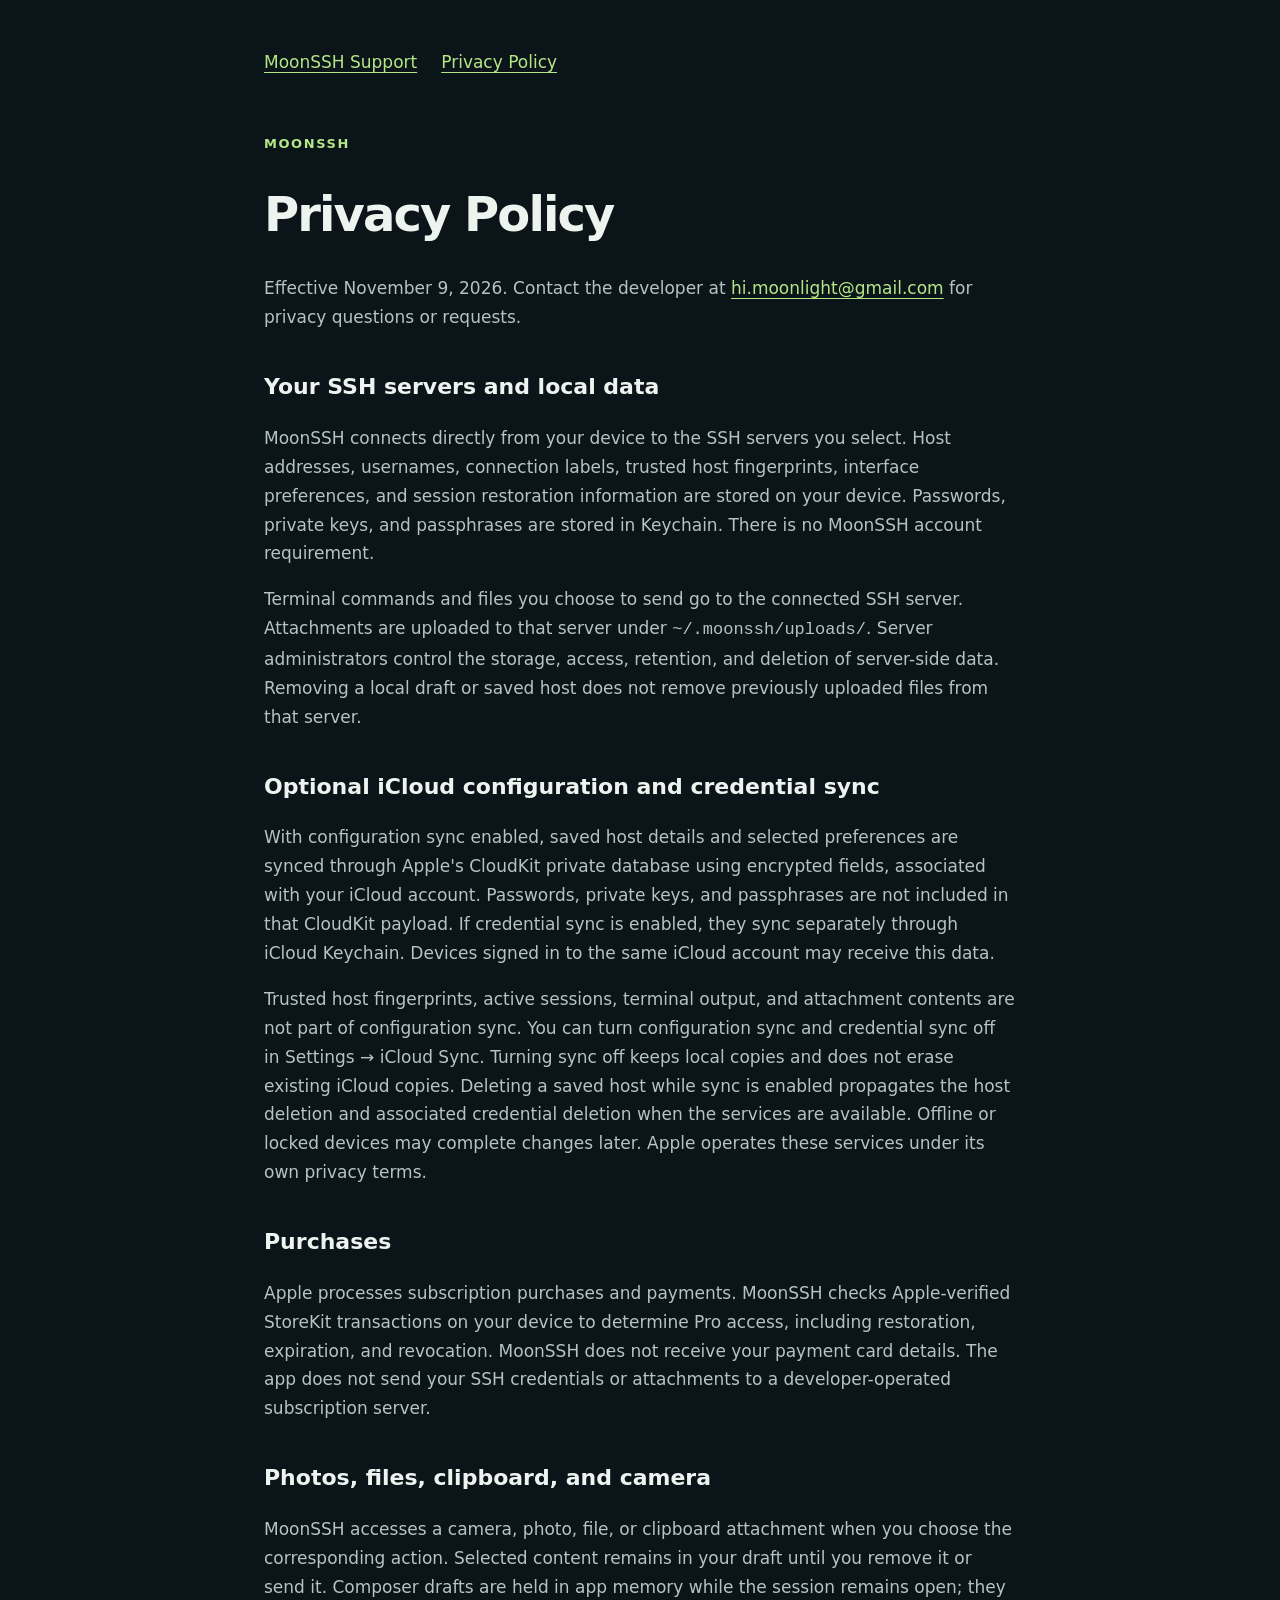
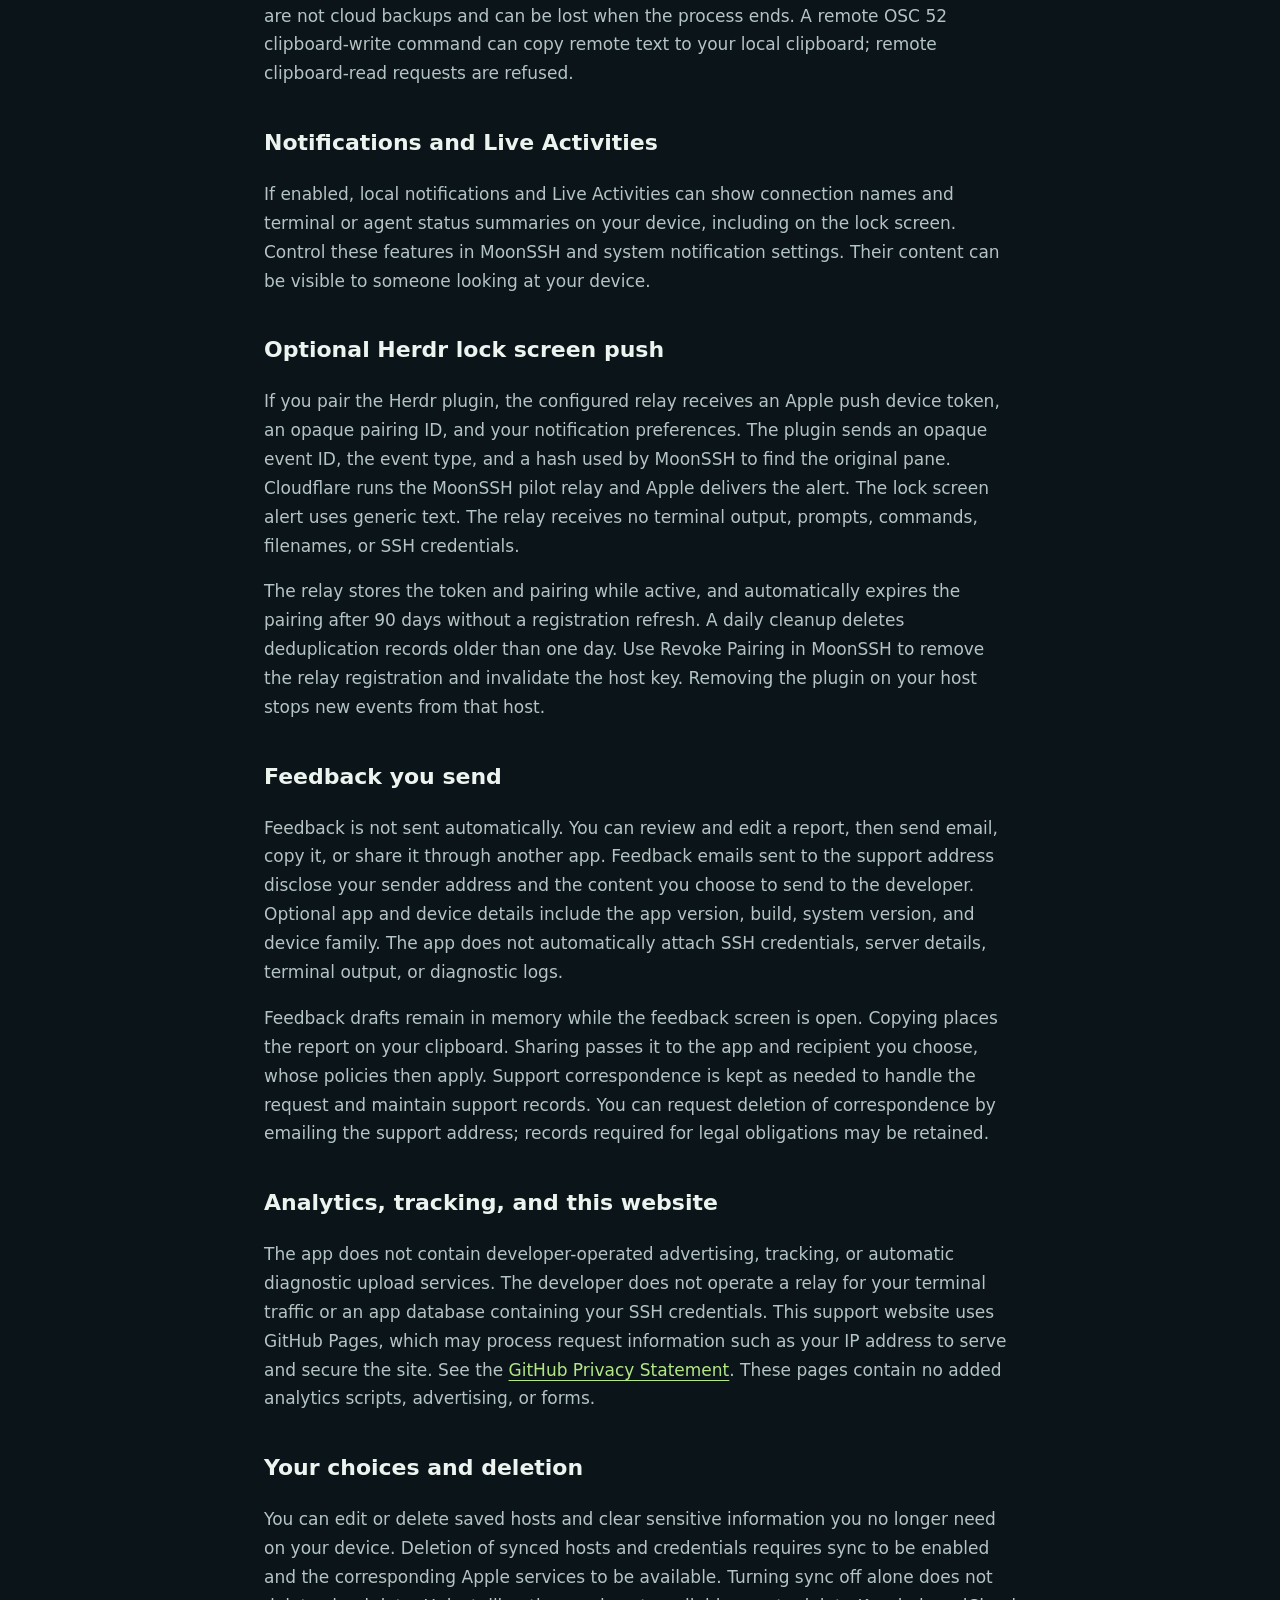
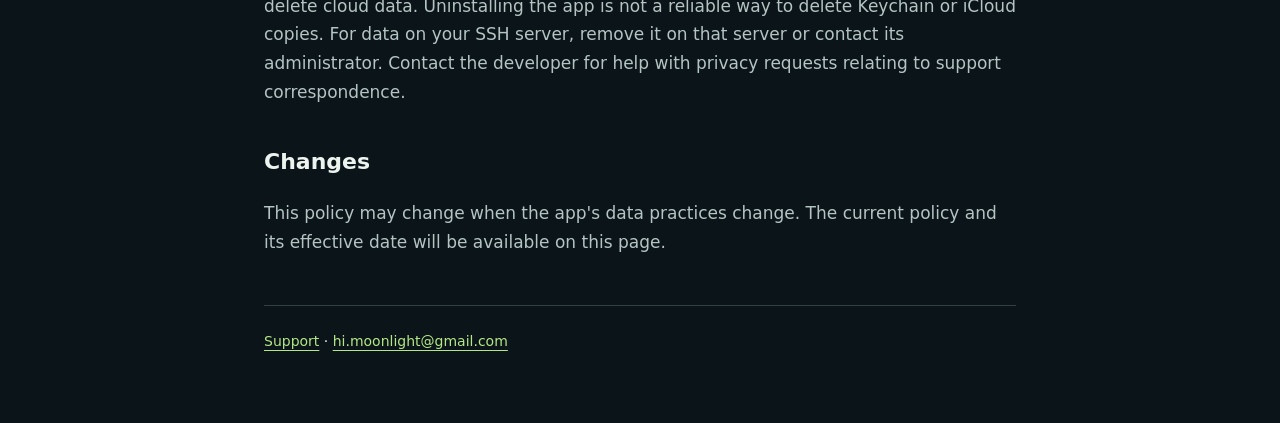
==== privacy.html @ 32626a8f "Clarify daily push event cleanup" ====
<!doctype html>
<html lang="en"><head><meta charset="utf-8"><meta name="viewport" content="width=device-width, initial-scale=1"><meta name="description" content="How MoonSSH handles SSH connections, iCloud sync, purchases, and feedback."><title>MoonSSH Privacy Policy</title><link rel="stylesheet" href="style.css"></head>
<body><main><nav aria-label="Main"><a href="index.html">MoonSSH Support</a><a href="privacy.html" aria-current="page">Privacy Policy</a></nav>
<p class="eyebrow">MOONSSH</p><h1>Privacy Policy</h1><p>Effective November 9, 2026. Contact the developer at <a href="mailto:hi.moonlight@gmail.com">hi.moonlight@gmail.com</a> for privacy questions or requests.</p>
<h2>Your SSH servers and local data</h2><p>MoonSSH connects directly from your device to the SSH servers you select. Host addresses, usernames, connection labels, trusted host fingerprints, interface preferences, and session restoration information are stored on your device. Passwords, private keys, and passphrases are stored in Keychain. There is no MoonSSH account requirement.</p><p>Terminal commands and files you choose to send go to the connected SSH server. Attachments are uploaded to that server under <code>~/.moonssh/uploads/</code>. Server administrators control the storage, access, retention, and deletion of server-side data. Removing a local draft or saved host does not remove previously uploaded files from that server.</p>
<h2>Optional iCloud configuration and credential sync</h2><p>With configuration sync enabled, saved host details and selected preferences are synced through Apple's CloudKit private database using encrypted fields, associated with your iCloud account. Passwords, private keys, and passphrases are not included in that CloudKit payload. If credential sync is enabled, they sync separately through iCloud Keychain. Devices signed in to the same iCloud account may receive this data.</p><p>Trusted host fingerprints, active sessions, terminal output, and attachment contents are not part of configuration sync. You can turn configuration sync and credential sync off in Settings → iCloud Sync. Turning sync off keeps local copies and does not erase existing iCloud copies. Deleting a saved host while sync is enabled propagates the host deletion and associated credential deletion when the services are available. Offline or locked devices may complete changes later. Apple operates these services under its own privacy terms.</p>
<h2>Purchases</h2><p>Apple processes subscription purchases and payments. MoonSSH checks Apple-verified StoreKit transactions on your device to determine Pro access, including restoration, expiration, and revocation. MoonSSH does not receive your payment card details. The app does not send your SSH credentials or attachments to a developer-operated subscription server.</p>
<h2>Photos, files, clipboard, and camera</h2><p>MoonSSH accesses a camera, photo, file, or clipboard attachment when you choose the corresponding action. Selected content remains in your draft until you remove it or send it. Composer drafts are held in app memory while the session remains open; they are not cloud backups and can be lost when the process ends. A remote OSC 52 clipboard-write command can copy remote text to your local clipboard; remote clipboard-read requests are refused.</p>
<h2>Notifications and Live Activities</h2><p>If enabled, local notifications and Live Activities can show connection names and terminal or agent status summaries on your device, including on the lock screen. Control these features in MoonSSH and system notification settings. Their content can be visible to someone looking at your device.</p>
<h2>Optional Herdr lock screen push</h2><p>If you pair the Herdr plugin, the configured relay receives an Apple push device token, an opaque pairing ID, and your notification preferences. The plugin sends an opaque event ID, the event type, and a hash used by MoonSSH to find the original pane. Cloudflare runs the MoonSSH pilot relay and Apple delivers the alert. The lock screen alert uses generic text. The relay receives no terminal output, prompts, commands, filenames, or SSH credentials.</p><p>The relay stores the token and pairing while active, and automatically expires the pairing after 90 days without a registration refresh. A daily cleanup deletes deduplication records older than one day. Use Revoke Pairing in MoonSSH to remove the relay registration and invalidate the host key. Removing the plugin on your host stops new events from that host.</p>
<h2>Feedback you send</h2><p>Feedback is not sent automatically. You can review and edit a report, then send email, copy it, or share it through another app. Feedback emails sent to the support address disclose your sender address and the content you choose to send to the developer. Optional app and device details include the app version, build, system version, and device family. The app does not automatically attach SSH credentials, server details, terminal output, or diagnostic logs.</p><p>Feedback drafts remain in memory while the feedback screen is open. Copying places the report on your clipboard. Sharing passes it to the app and recipient you choose, whose policies then apply. Support correspondence is kept as needed to handle the request and maintain support records. You can request deletion of correspondence by emailing the support address; records required for legal obligations may be retained.</p>
<h2>Analytics, tracking, and this website</h2><p>The app does not contain developer-operated advertising, tracking, or automatic diagnostic upload services. The developer does not operate a relay for your terminal traffic or an app database containing your SSH credentials. This support website uses GitHub Pages, which may process request information such as your IP address to serve and secure the site. See the <a href="https://docs.github.com/en/site-policy/privacy-policies/github-general-privacy-statement">GitHub Privacy Statement</a>. These pages contain no added analytics scripts, advertising, or forms.</p>
<h2>Your choices and deletion</h2><p>You can edit or delete saved hosts and clear sensitive information you no longer need on your device. Deletion of synced hosts and credentials requires sync to be enabled and the corresponding Apple services to be available. Turning sync off alone does not delete cloud data. Uninstalling the app is not a reliable way to delete Keychain or iCloud copies. For data on your SSH server, remove it on that server or contact its administrator. Contact the developer for help with privacy requests relating to support correspondence.</p>
<h2>Changes</h2><p>This policy may change when the app's data practices change. The current policy and its effective date will be available on this page.</p>
<footer><a href="index.html">Support</a> · <a href="mailto:hi.moonlight@gmail.com">hi.moonlight@gmail.com</a></footer>
</main></body></html>
---- style.css ----
:root{color-scheme:dark;--bg:#0b1418;--text:#edf4ef;--muted:#b4c4c4;--accent:#b4e786}*{box-sizing:border-box}body{margin:0;background:var(--bg);color:var(--text);font:17px/1.7 system-ui,-apple-system,sans-serif}main{max-width:800px;margin:auto;padding:48px 24px 72px}nav{display:flex;gap:24px;margin-bottom:56px}a{color:var(--accent);text-underline-offset:4px}h1{font-size:clamp(32px,6vw,48px);line-height:1.15;letter-spacing:-.04em}h2{font-size:22px;margin-top:36px}p,li{color:var(--muted)}strong{color:var(--text)}footer{border-top:1px solid #324044;margin-top:48px;padding-top:24px;font-size:14px}.eyebrow{color:var(--accent);letter-spacing:.12em;font-size:13px;font-weight:700}code{overflow-wrap:anywhere}.card{border:1px solid #324044;border-radius:16px;padding:20px;margin-top:24px}
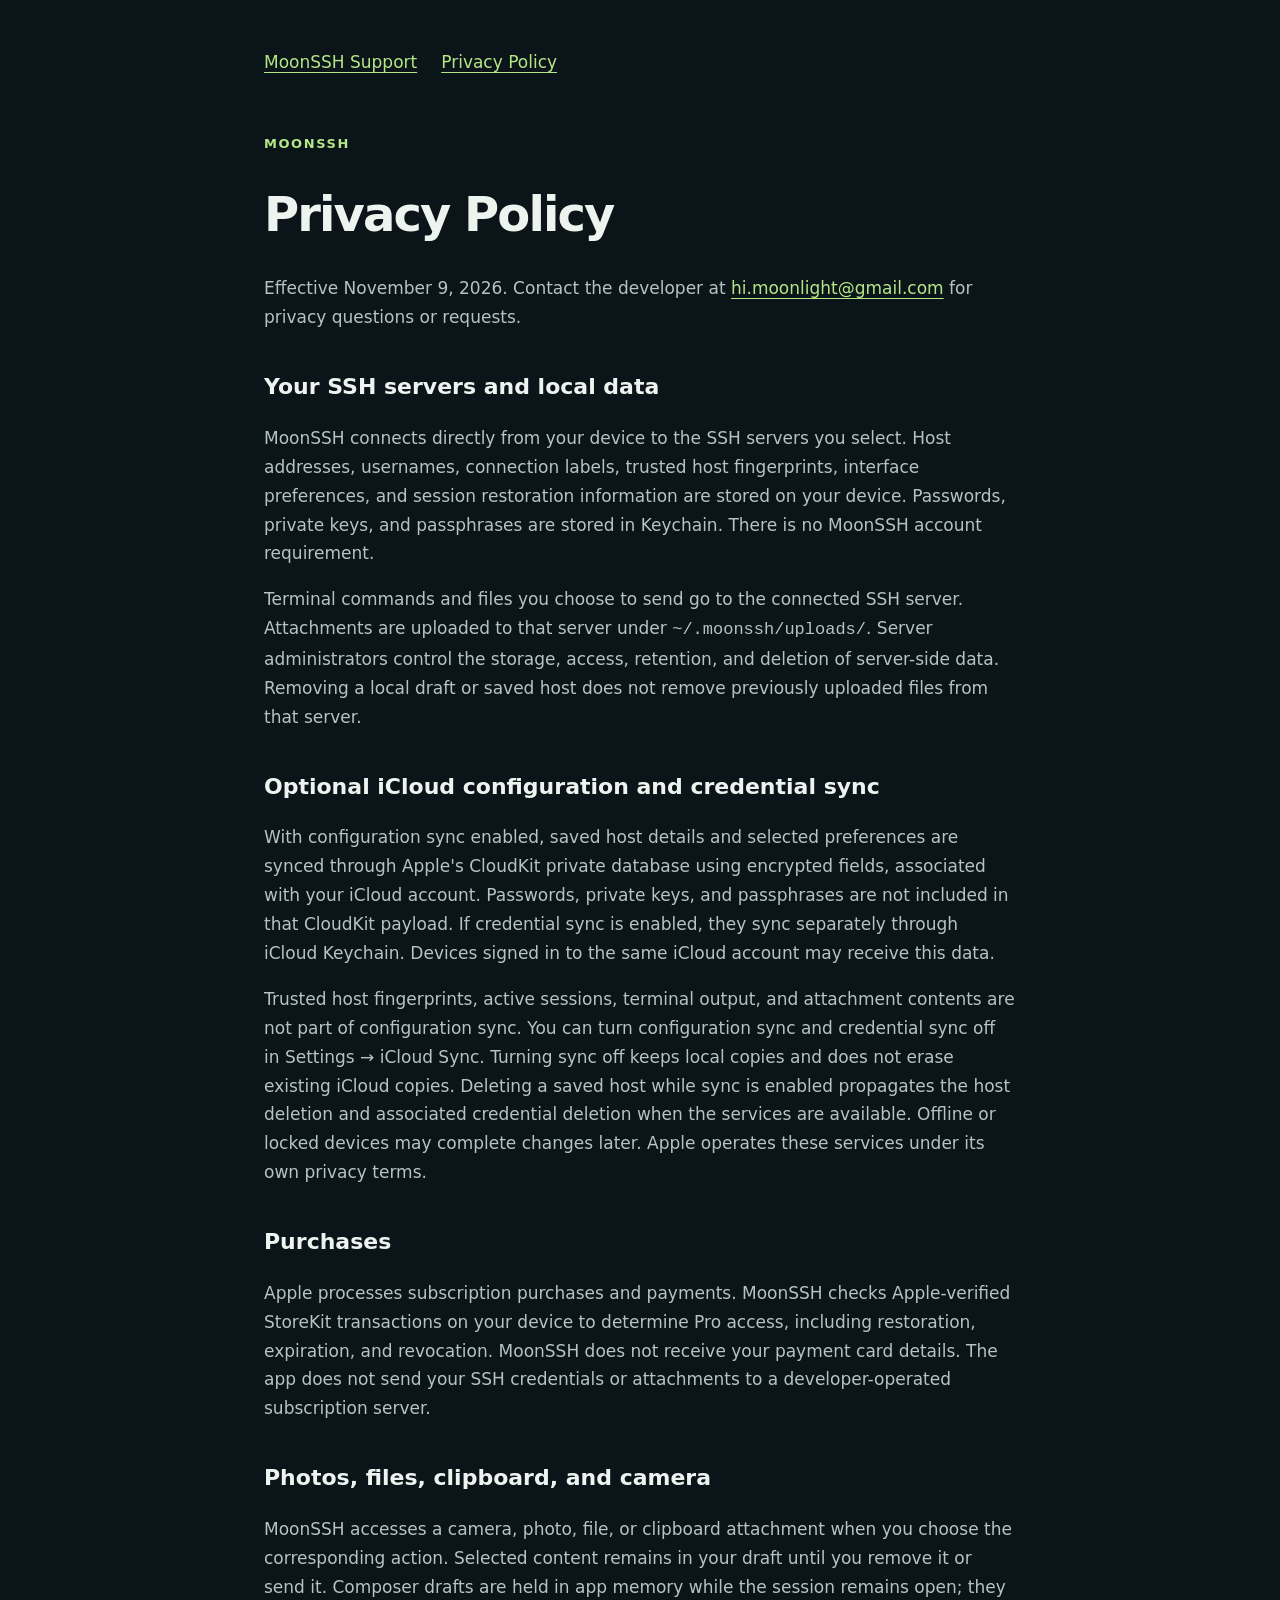
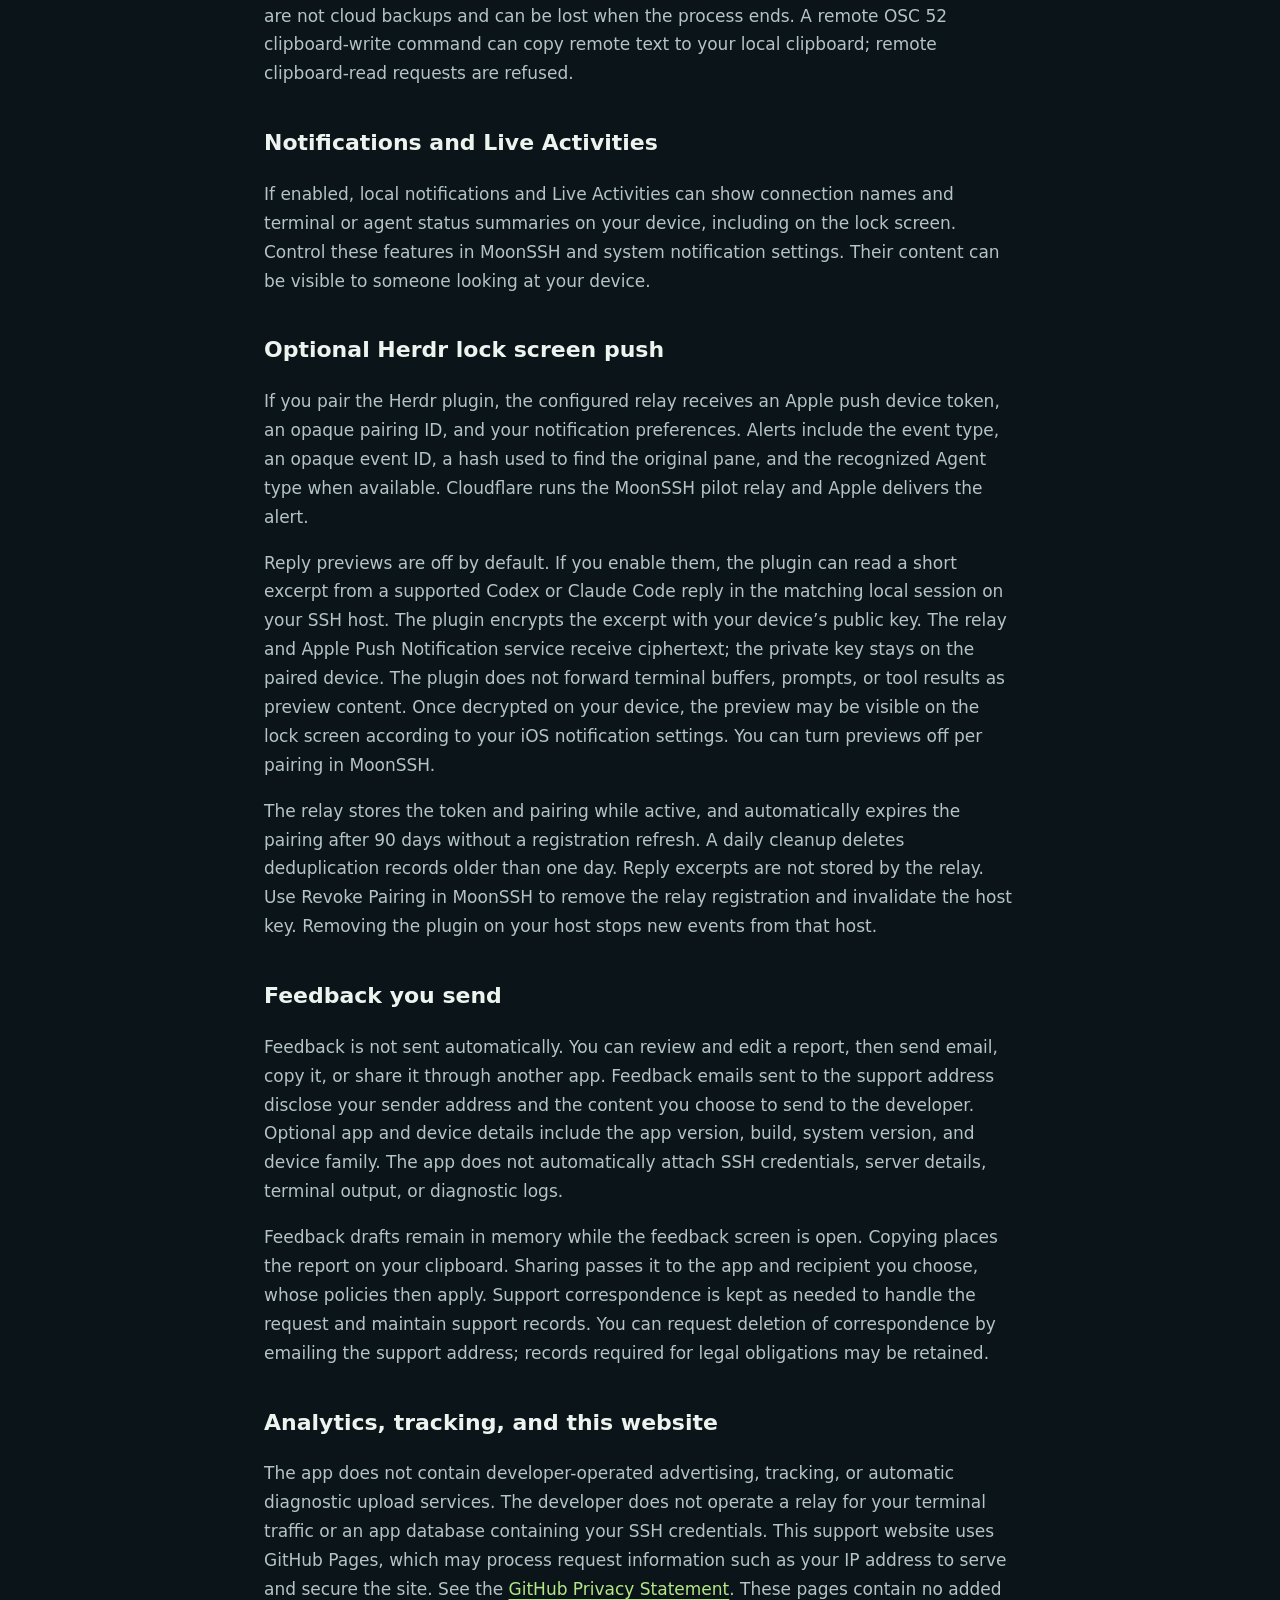
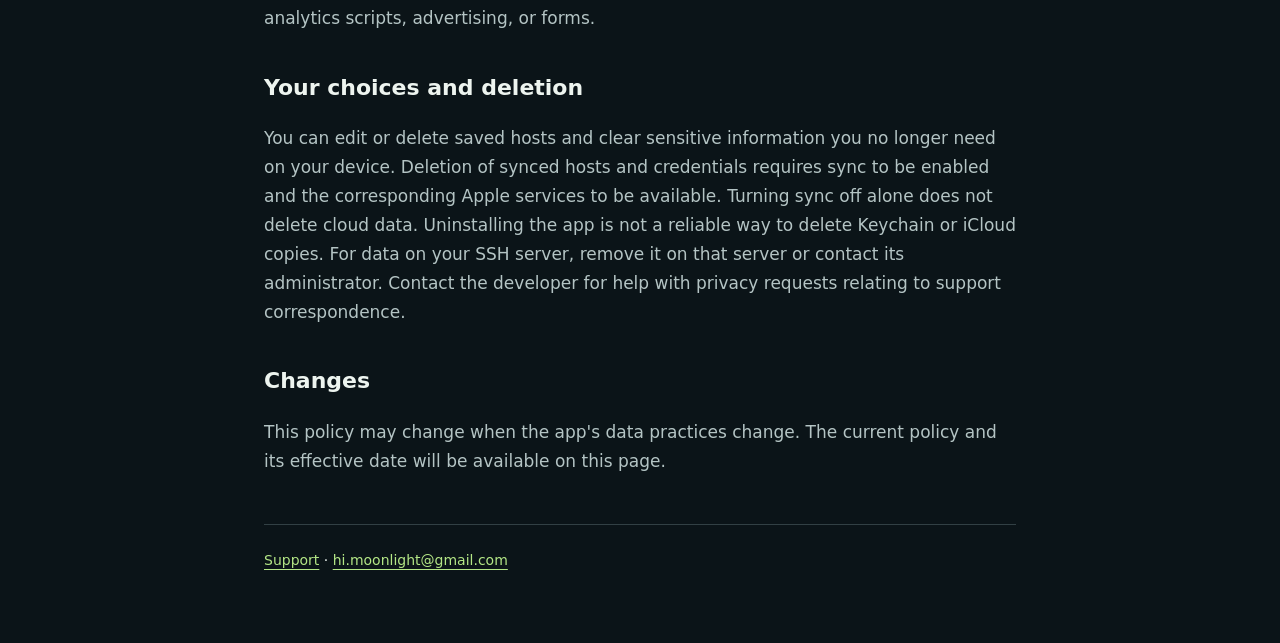
==== commit bbef68b3: "Disclose optional encrypted Agent reply previews" ====
--- a/privacy.html
+++ b/privacy.html
@@ -7,7 +7,7 @@
 <h2>Purchases</h2><p>Apple processes subscription purchases and payments. MoonSSH checks Apple-verified StoreKit transactions on your device to determine Pro access, including restoration, expiration, and revocation. MoonSSH does not receive your payment card details. The app does not send your SSH credentials or attachments to a developer-operated subscription server.</p>
 <h2>Photos, files, clipboard, and camera</h2><p>MoonSSH accesses a camera, photo, file, or clipboard attachment when you choose the corresponding action. Selected content remains in your draft until you remove it or send it. Composer drafts are held in app memory while the session remains open; they are not cloud backups and can be lost when the process ends. A remote OSC 52 clipboard-write command can copy remote text to your local clipboard; remote clipboard-read requests are refused.</p>
 <h2>Notifications and Live Activities</h2><p>If enabled, local notifications and Live Activities can show connection names and terminal or agent status summaries on your device, including on the lock screen. Control these features in MoonSSH and system notification settings. Their content can be visible to someone looking at your device.</p>
-<h2>Optional Herdr lock screen push</h2><p>If you pair the Herdr plugin, the configured relay receives an Apple push device token, an opaque pairing ID, and your notification preferences. The plugin sends an opaque event ID, the event type, and a hash used by MoonSSH to find the original pane. Cloudflare runs the MoonSSH pilot relay and Apple delivers the alert. The lock screen alert uses generic text. The relay receives no terminal output, prompts, commands, filenames, or SSH credentials.</p><p>The relay stores the token and pairing while active, and automatically expires the pairing after 90 days without a registration refresh. A daily cleanup deletes deduplication records older than one day. Use Revoke Pairing in MoonSSH to remove the relay registration and invalidate the host key. Removing the plugin on your host stops new events from that host.</p>
+<h2>Optional Herdr lock screen push</h2><p>If you pair the Herdr plugin, the configured relay receives an Apple push device token, an opaque pairing ID, and your notification preferences. Alerts include the event type, an opaque event ID, a hash used to find the original pane, and the recognized Agent type when available. Cloudflare runs the MoonSSH pilot relay and Apple delivers the alert.</p><p>Reply previews are off by default. If you enable them, the plugin can read a short excerpt from a supported Codex or Claude Code reply in the matching local session on your SSH host. The plugin encrypts the excerpt with your device’s public key. The relay and Apple Push Notification service receive ciphertext; the private key stays on the paired device. The plugin does not forward terminal buffers, prompts, or tool results as preview content. Once decrypted on your device, the preview may be visible on the lock screen according to your iOS notification settings. You can turn previews off per pairing in MoonSSH.</p><p>The relay stores the token and pairing while active, and automatically expires the pairing after 90 days without a registration refresh. A daily cleanup deletes deduplication records older than one day. Reply excerpts are not stored by the relay. Use Revoke Pairing in MoonSSH to remove the relay registration and invalidate the host key. Removing the plugin on your host stops new events from that host.</p>
 <h2>Feedback you send</h2><p>Feedback is not sent automatically. You can review and edit a report, then send email, copy it, or share it through another app. Feedback emails sent to the support address disclose your sender address and the content you choose to send to the developer. Optional app and device details include the app version, build, system version, and device family. The app does not automatically attach SSH credentials, server details, terminal output, or diagnostic logs.</p><p>Feedback drafts remain in memory while the feedback screen is open. Copying places the report on your clipboard. Sharing passes it to the app and recipient you choose, whose policies then apply. Support correspondence is kept as needed to handle the request and maintain support records. You can request deletion of correspondence by emailing the support address; records required for legal obligations may be retained.</p>
 <h2>Analytics, tracking, and this website</h2><p>The app does not contain developer-operated advertising, tracking, or automatic diagnostic upload services. The developer does not operate a relay for your terminal traffic or an app database containing your SSH credentials. This support website uses GitHub Pages, which may process request information such as your IP address to serve and secure the site. See the <a href="https://docs.github.com/en/site-policy/privacy-policies/github-general-privacy-statement">GitHub Privacy Statement</a>. These pages contain no added analytics scripts, advertising, or forms.</p>
 <h2>Your choices and deletion</h2><p>You can edit or delete saved hosts and clear sensitive information you no longer need on your device. Deletion of synced hosts and credentials requires sync to be enabled and the corresponding Apple services to be available. Turning sync off alone does not delete cloud data. Uninstalling the app is not a reliable way to delete Keychain or iCloud copies. For data on your SSH server, remove it on that server or contact its administrator. Contact the developer for help with privacy requests relating to support correspondence.</p>
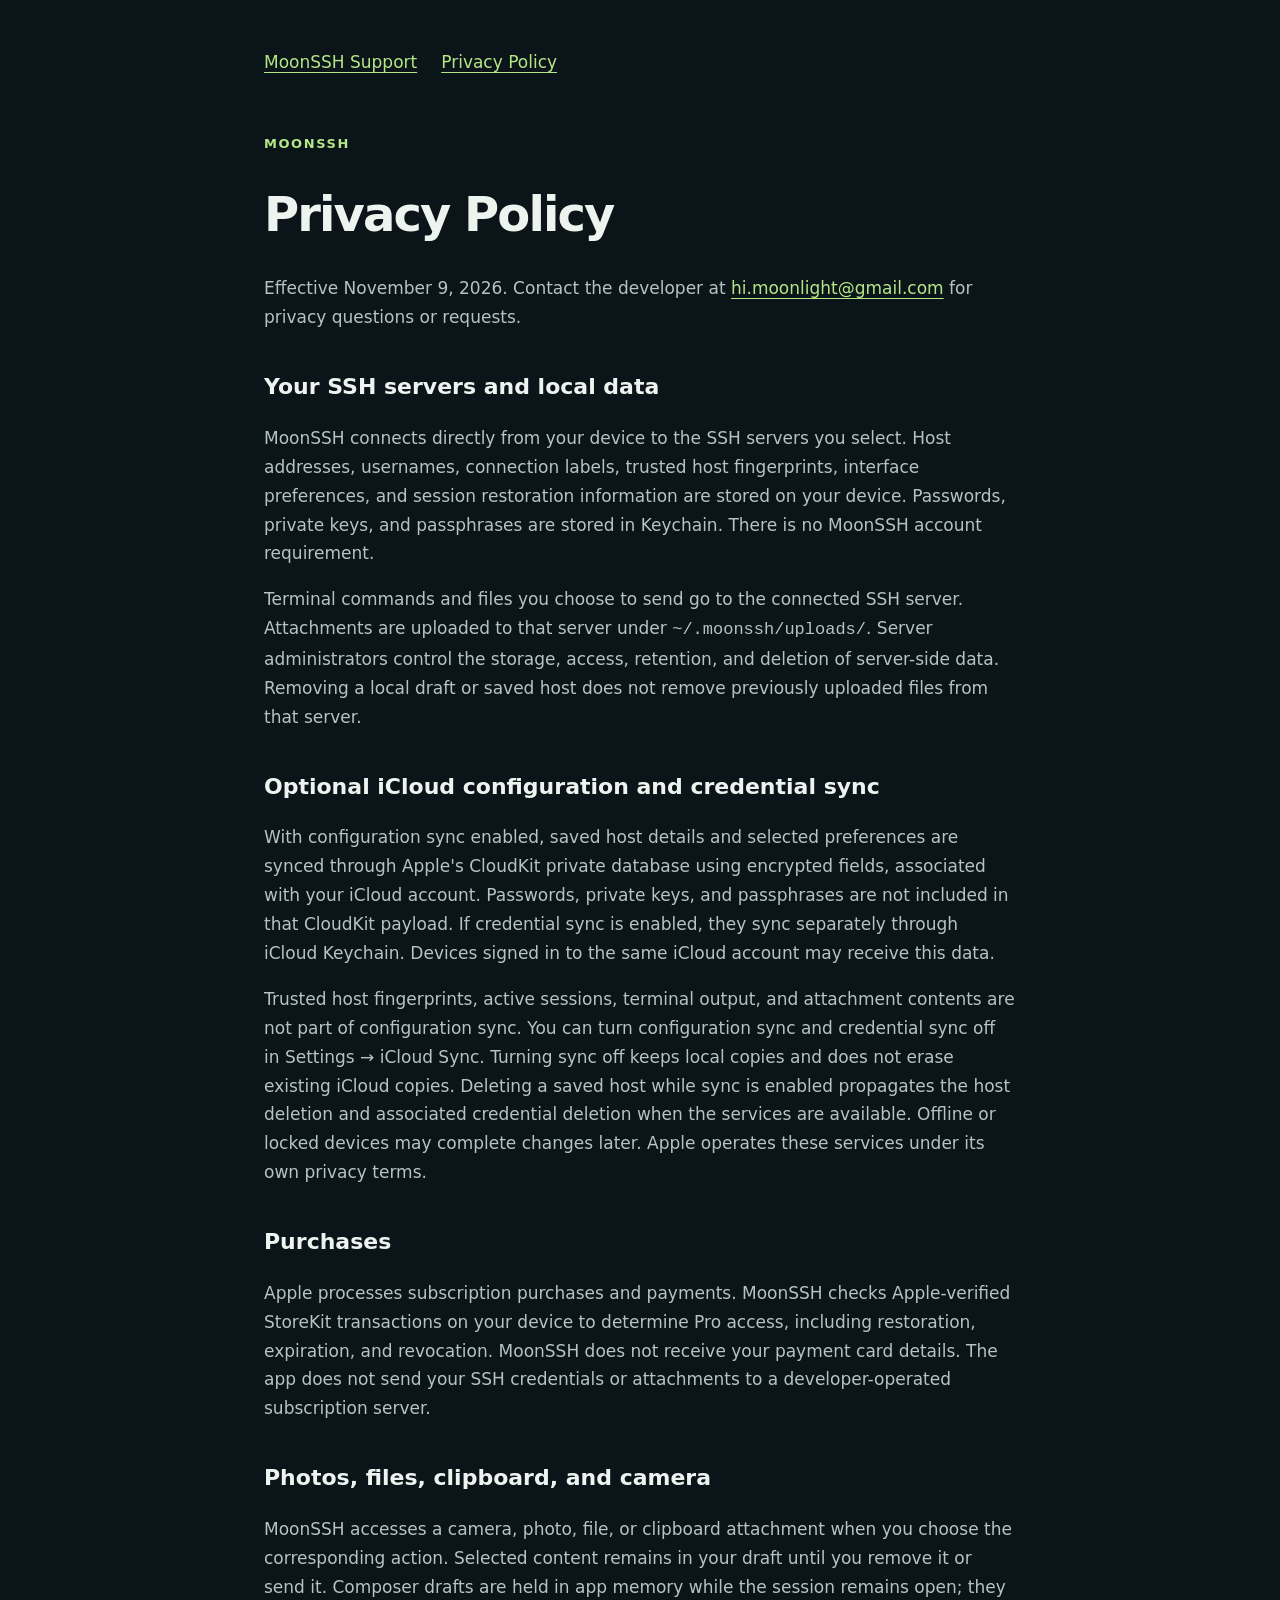
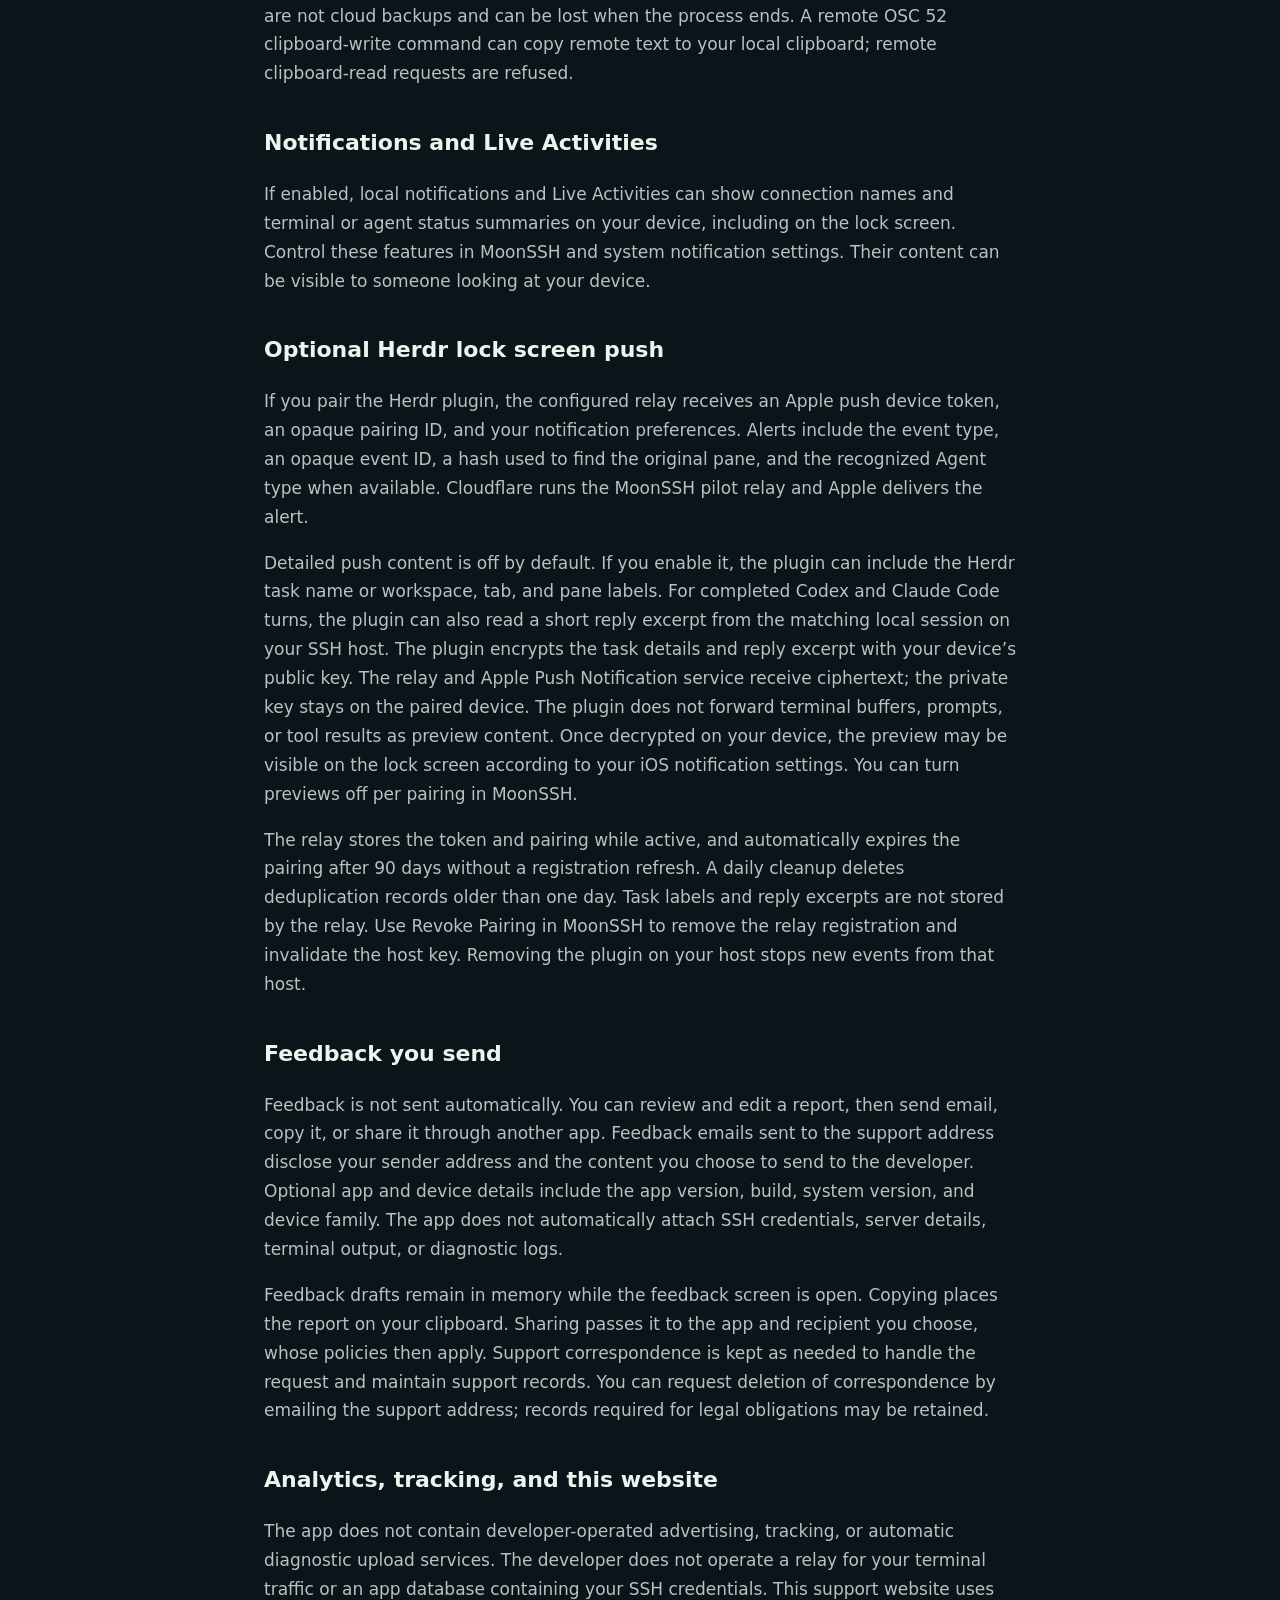
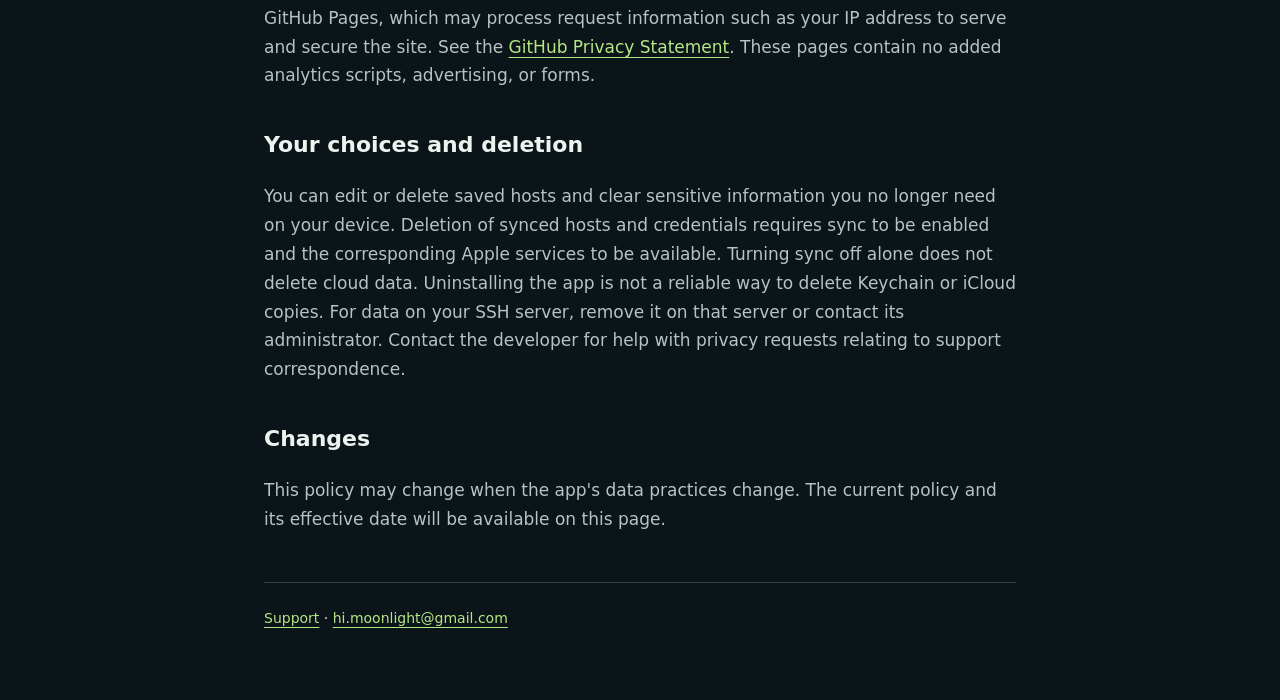
==== commit 71e46cbb: "Describe encrypted Herdr task names in push notifications" ====
--- a/privacy.html
+++ b/privacy.html
@@ -7,7 +7,7 @@
 <h2>Purchases</h2><p>Apple processes subscription purchases and payments. MoonSSH checks Apple-verified StoreKit transactions on your device to determine Pro access, including restoration, expiration, and revocation. MoonSSH does not receive your payment card details. The app does not send your SSH credentials or attachments to a developer-operated subscription server.</p>
 <h2>Photos, files, clipboard, and camera</h2><p>MoonSSH accesses a camera, photo, file, or clipboard attachment when you choose the corresponding action. Selected content remains in your draft until you remove it or send it. Composer drafts are held in app memory while the session remains open; they are not cloud backups and can be lost when the process ends. A remote OSC 52 clipboard-write command can copy remote text to your local clipboard; remote clipboard-read requests are refused.</p>
 <h2>Notifications and Live Activities</h2><p>If enabled, local notifications and Live Activities can show connection names and terminal or agent status summaries on your device, including on the lock screen. Control these features in MoonSSH and system notification settings. Their content can be visible to someone looking at your device.</p>
-<h2>Optional Herdr lock screen push</h2><p>If you pair the Herdr plugin, the configured relay receives an Apple push device token, an opaque pairing ID, and your notification preferences. Alerts include the event type, an opaque event ID, a hash used to find the original pane, and the recognized Agent type when available. Cloudflare runs the MoonSSH pilot relay and Apple delivers the alert.</p><p>Reply previews are off by default. If you enable them, the plugin can read a short excerpt from a supported Codex or Claude Code reply in the matching local session on your SSH host. The plugin encrypts the excerpt with your device’s public key. The relay and Apple Push Notification service receive ciphertext; the private key stays on the paired device. The plugin does not forward terminal buffers, prompts, or tool results as preview content. Once decrypted on your device, the preview may be visible on the lock screen according to your iOS notification settings. You can turn previews off per pairing in MoonSSH.</p><p>The relay stores the token and pairing while active, and automatically expires the pairing after 90 days without a registration refresh. A daily cleanup deletes deduplication records older than one day. Reply excerpts are not stored by the relay. Use Revoke Pairing in MoonSSH to remove the relay registration and invalidate the host key. Removing the plugin on your host stops new events from that host.</p>
+<h2>Optional Herdr lock screen push</h2><p>If you pair the Herdr plugin, the configured relay receives an Apple push device token, an opaque pairing ID, and your notification preferences. Alerts include the event type, an opaque event ID, a hash used to find the original pane, and the recognized Agent type when available. Cloudflare runs the MoonSSH pilot relay and Apple delivers the alert.</p><p>Detailed push content is off by default. If you enable it, the plugin can include the Herdr task name or workspace, tab, and pane labels. For completed Codex and Claude Code turns, the plugin can also read a short reply excerpt from the matching local session on your SSH host. The plugin encrypts the task details and reply excerpt with your device’s public key. The relay and Apple Push Notification service receive ciphertext; the private key stays on the paired device. The plugin does not forward terminal buffers, prompts, or tool results as preview content. Once decrypted on your device, the preview may be visible on the lock screen according to your iOS notification settings. You can turn previews off per pairing in MoonSSH.</p><p>The relay stores the token and pairing while active, and automatically expires the pairing after 90 days without a registration refresh. A daily cleanup deletes deduplication records older than one day. Task labels and reply excerpts are not stored by the relay. Use Revoke Pairing in MoonSSH to remove the relay registration and invalidate the host key. Removing the plugin on your host stops new events from that host.</p>
 <h2>Feedback you send</h2><p>Feedback is not sent automatically. You can review and edit a report, then send email, copy it, or share it through another app. Feedback emails sent to the support address disclose your sender address and the content you choose to send to the developer. Optional app and device details include the app version, build, system version, and device family. The app does not automatically attach SSH credentials, server details, terminal output, or diagnostic logs.</p><p>Feedback drafts remain in memory while the feedback screen is open. Copying places the report on your clipboard. Sharing passes it to the app and recipient you choose, whose policies then apply. Support correspondence is kept as needed to handle the request and maintain support records. You can request deletion of correspondence by emailing the support address; records required for legal obligations may be retained.</p>
 <h2>Analytics, tracking, and this website</h2><p>The app does not contain developer-operated advertising, tracking, or automatic diagnostic upload services. The developer does not operate a relay for your terminal traffic or an app database containing your SSH credentials. This support website uses GitHub Pages, which may process request information such as your IP address to serve and secure the site. See the <a href="https://docs.github.com/en/site-policy/privacy-policies/github-general-privacy-statement">GitHub Privacy Statement</a>. These pages contain no added analytics scripts, advertising, or forms.</p>
 <h2>Your choices and deletion</h2><p>You can edit or delete saved hosts and clear sensitive information you no longer need on your device. Deletion of synced hosts and credentials requires sync to be enabled and the corresponding Apple services to be available. Turning sync off alone does not delete cloud data. Uninstalling the app is not a reliable way to delete Keychain or iCloud copies. For data on your SSH server, remove it on that server or contact its administrator. Contact the developer for help with privacy requests relating to support correspondence.</p>
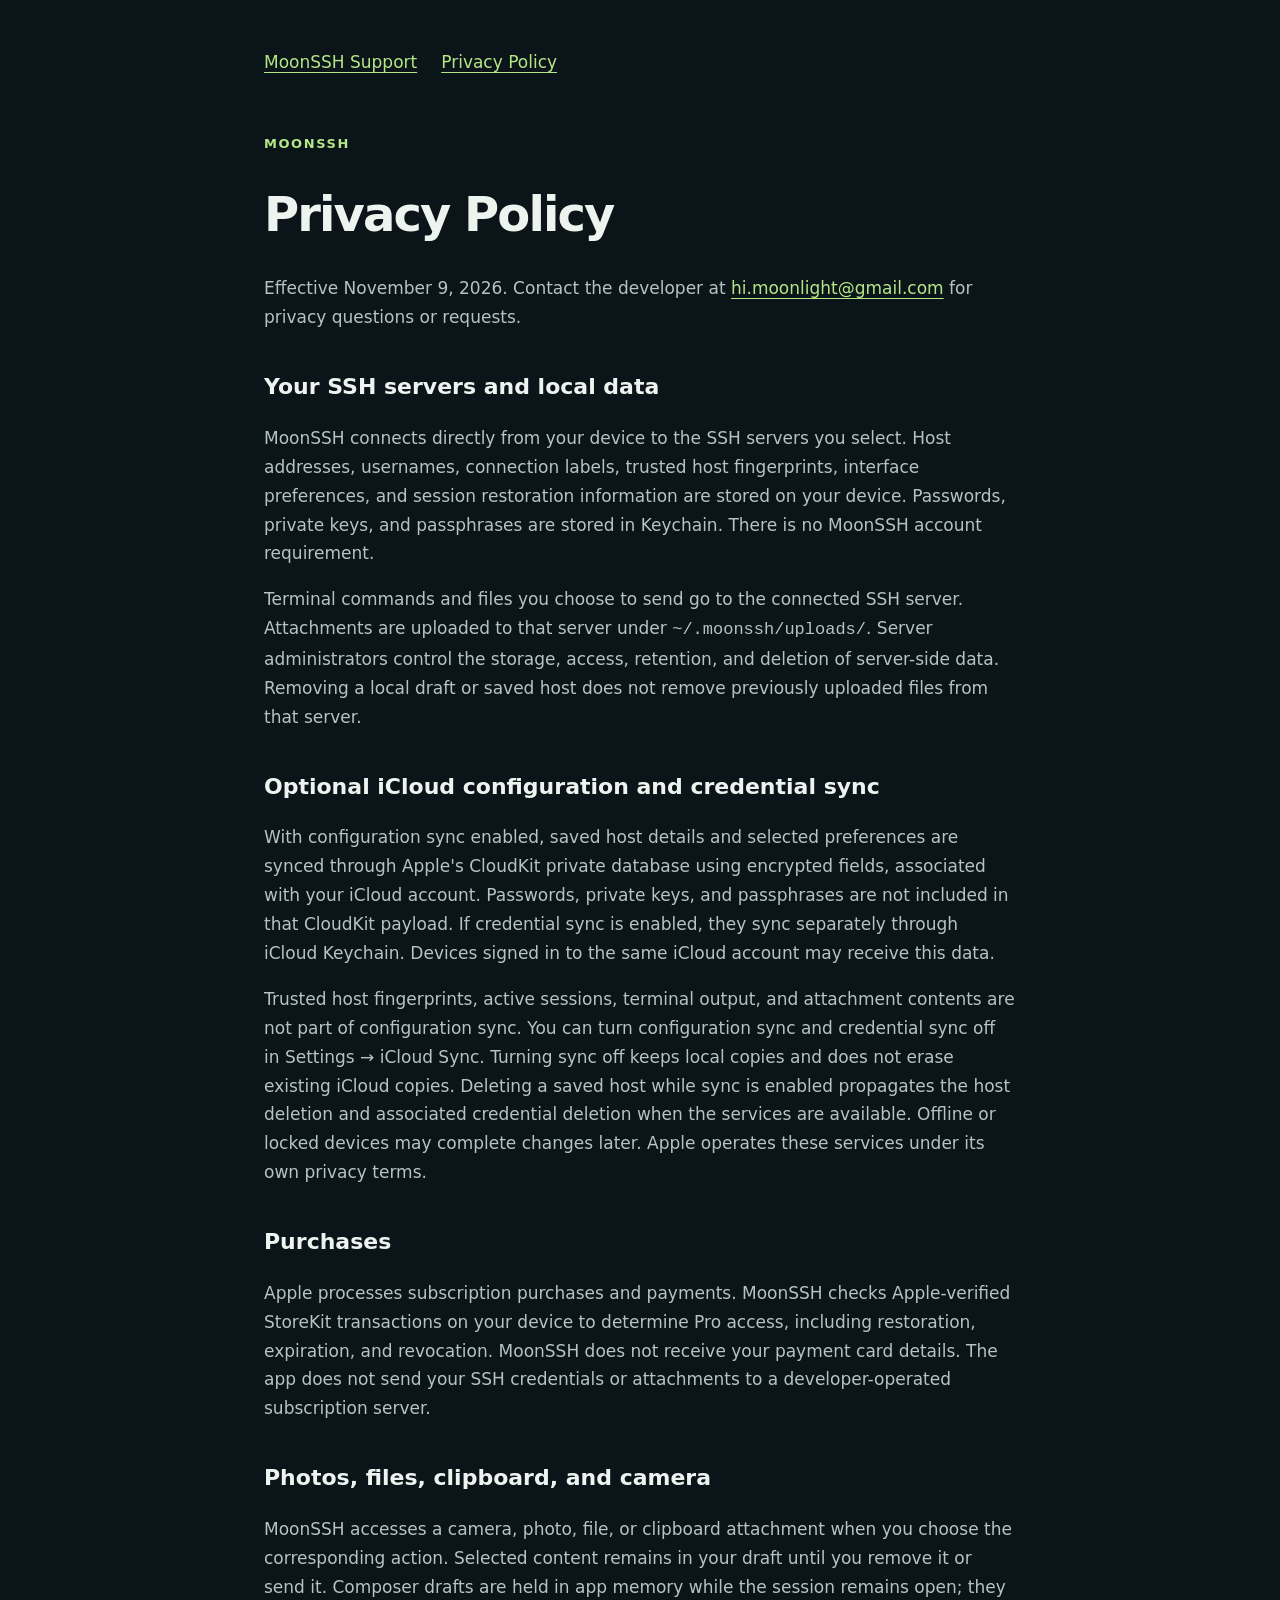
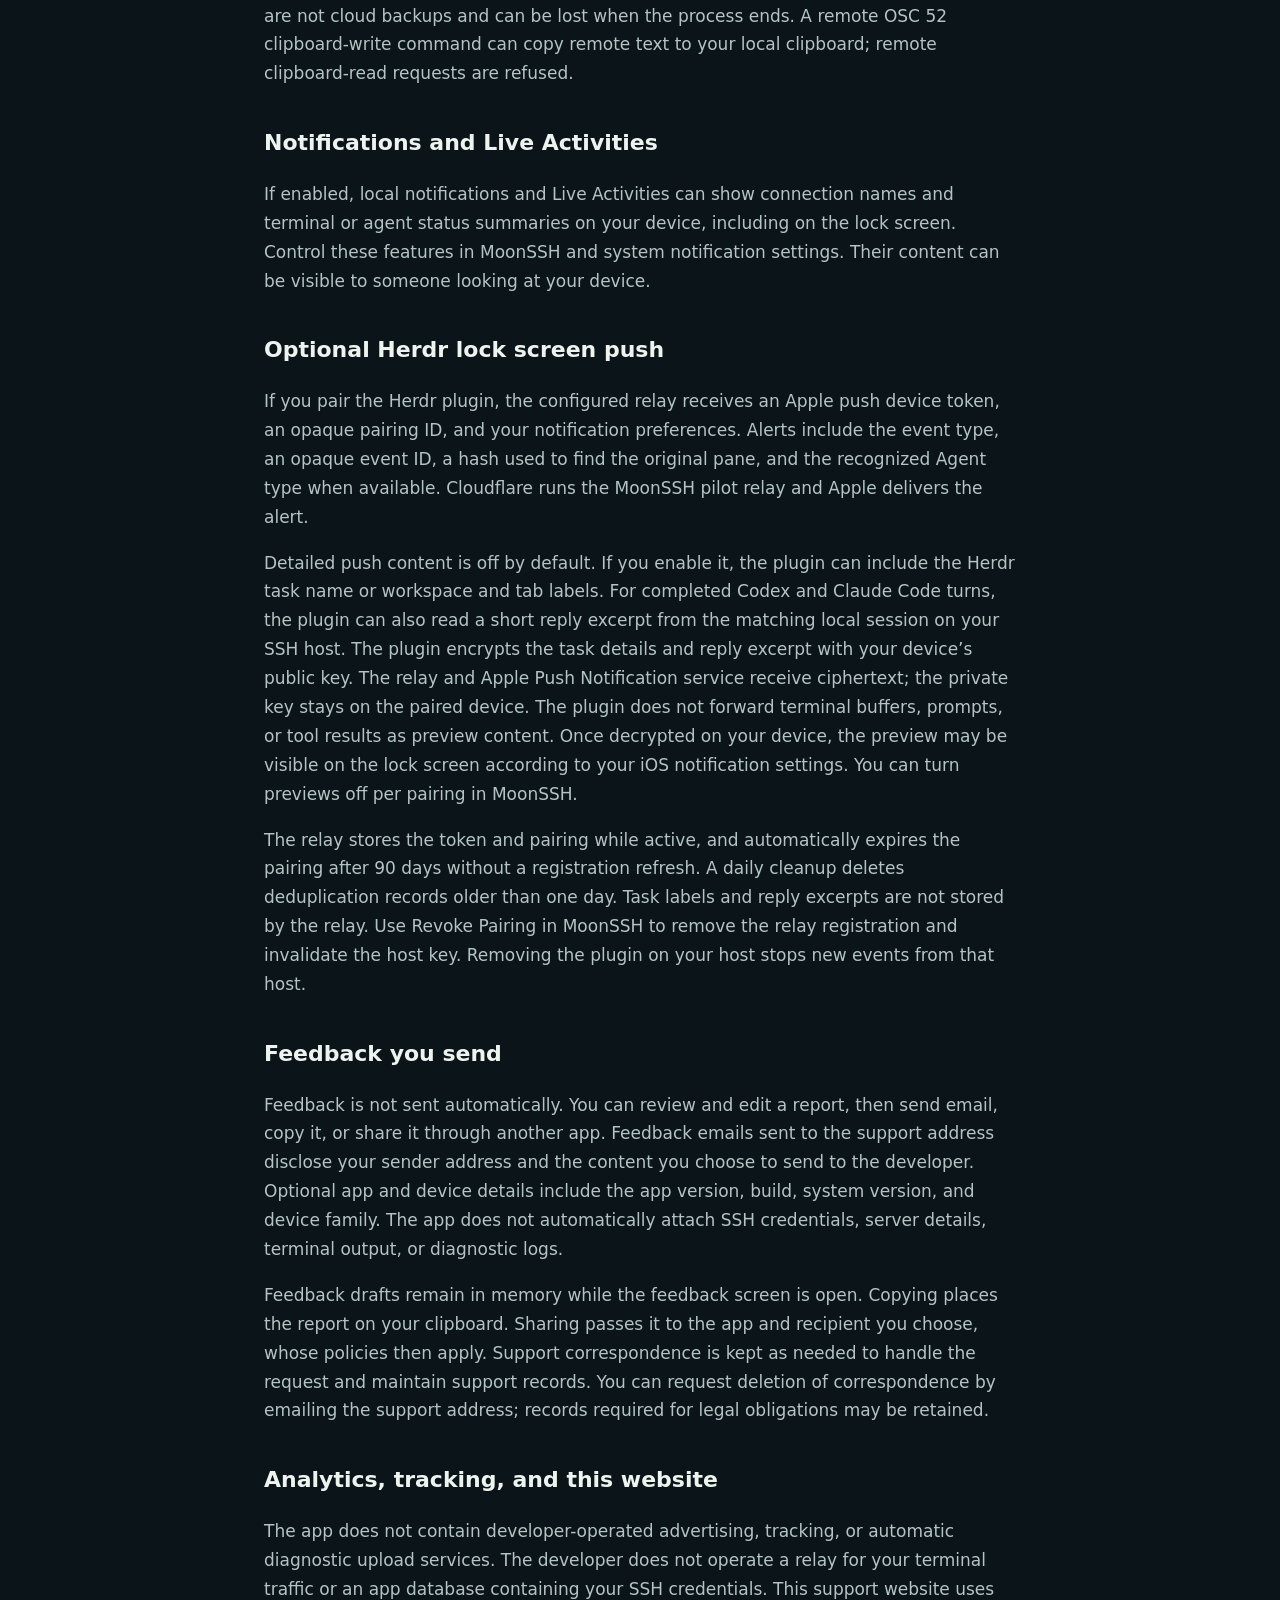
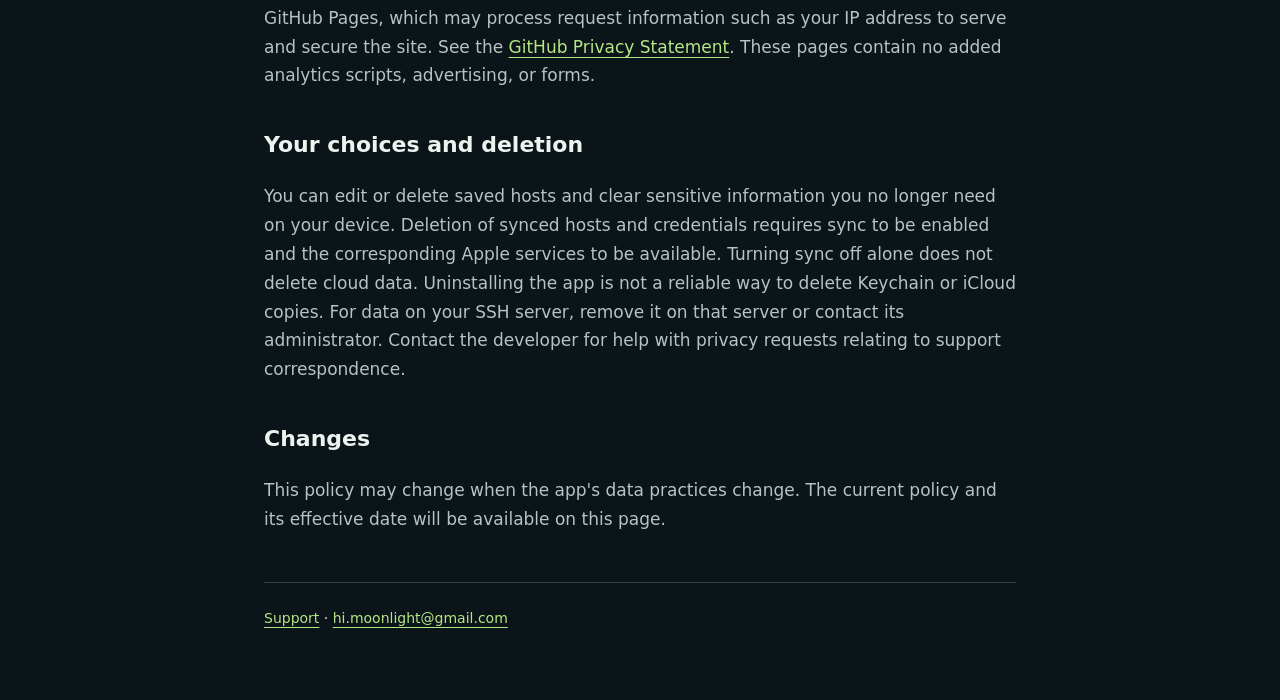
==== commit ec49f3d7: "Remove pane label from push privacy description" ====
--- a/privacy.html
+++ b/privacy.html
@@ -7,7 +7,7 @@
 <h2>Purchases</h2><p>Apple processes subscription purchases and payments. MoonSSH checks Apple-verified StoreKit transactions on your device to determine Pro access, including restoration, expiration, and revocation. MoonSSH does not receive your payment card details. The app does not send your SSH credentials or attachments to a developer-operated subscription server.</p>
 <h2>Photos, files, clipboard, and camera</h2><p>MoonSSH accesses a camera, photo, file, or clipboard attachment when you choose the corresponding action. Selected content remains in your draft until you remove it or send it. Composer drafts are held in app memory while the session remains open; they are not cloud backups and can be lost when the process ends. A remote OSC 52 clipboard-write command can copy remote text to your local clipboard; remote clipboard-read requests are refused.</p>
 <h2>Notifications and Live Activities</h2><p>If enabled, local notifications and Live Activities can show connection names and terminal or agent status summaries on your device, including on the lock screen. Control these features in MoonSSH and system notification settings. Their content can be visible to someone looking at your device.</p>
-<h2>Optional Herdr lock screen push</h2><p>If you pair the Herdr plugin, the configured relay receives an Apple push device token, an opaque pairing ID, and your notification preferences. Alerts include the event type, an opaque event ID, a hash used to find the original pane, and the recognized Agent type when available. Cloudflare runs the MoonSSH pilot relay and Apple delivers the alert.</p><p>Detailed push content is off by default. If you enable it, the plugin can include the Herdr task name or workspace, tab, and pane labels. For completed Codex and Claude Code turns, the plugin can also read a short reply excerpt from the matching local session on your SSH host. The plugin encrypts the task details and reply excerpt with your device’s public key. The relay and Apple Push Notification service receive ciphertext; the private key stays on the paired device. The plugin does not forward terminal buffers, prompts, or tool results as preview content. Once decrypted on your device, the preview may be visible on the lock screen according to your iOS notification settings. You can turn previews off per pairing in MoonSSH.</p><p>The relay stores the token and pairing while active, and automatically expires the pairing after 90 days without a registration refresh. A daily cleanup deletes deduplication records older than one day. Task labels and reply excerpts are not stored by the relay. Use Revoke Pairing in MoonSSH to remove the relay registration and invalidate the host key. Removing the plugin on your host stops new events from that host.</p>
+<h2>Optional Herdr lock screen push</h2><p>If you pair the Herdr plugin, the configured relay receives an Apple push device token, an opaque pairing ID, and your notification preferences. Alerts include the event type, an opaque event ID, a hash used to find the original pane, and the recognized Agent type when available. Cloudflare runs the MoonSSH pilot relay and Apple delivers the alert.</p><p>Detailed push content is off by default. If you enable it, the plugin can include the Herdr task name or workspace and tab labels. For completed Codex and Claude Code turns, the plugin can also read a short reply excerpt from the matching local session on your SSH host. The plugin encrypts the task details and reply excerpt with your device’s public key. The relay and Apple Push Notification service receive ciphertext; the private key stays on the paired device. The plugin does not forward terminal buffers, prompts, or tool results as preview content. Once decrypted on your device, the preview may be visible on the lock screen according to your iOS notification settings. You can turn previews off per pairing in MoonSSH.</p><p>The relay stores the token and pairing while active, and automatically expires the pairing after 90 days without a registration refresh. A daily cleanup deletes deduplication records older than one day. Task labels and reply excerpts are not stored by the relay. Use Revoke Pairing in MoonSSH to remove the relay registration and invalidate the host key. Removing the plugin on your host stops new events from that host.</p>
 <h2>Feedback you send</h2><p>Feedback is not sent automatically. You can review and edit a report, then send email, copy it, or share it through another app. Feedback emails sent to the support address disclose your sender address and the content you choose to send to the developer. Optional app and device details include the app version, build, system version, and device family. The app does not automatically attach SSH credentials, server details, terminal output, or diagnostic logs.</p><p>Feedback drafts remain in memory while the feedback screen is open. Copying places the report on your clipboard. Sharing passes it to the app and recipient you choose, whose policies then apply. Support correspondence is kept as needed to handle the request and maintain support records. You can request deletion of correspondence by emailing the support address; records required for legal obligations may be retained.</p>
 <h2>Analytics, tracking, and this website</h2><p>The app does not contain developer-operated advertising, tracking, or automatic diagnostic upload services. The developer does not operate a relay for your terminal traffic or an app database containing your SSH credentials. This support website uses GitHub Pages, which may process request information such as your IP address to serve and secure the site. See the <a href="https://docs.github.com/en/site-policy/privacy-policies/github-general-privacy-statement">GitHub Privacy Statement</a>. These pages contain no added analytics scripts, advertising, or forms.</p>
 <h2>Your choices and deletion</h2><p>You can edit or delete saved hosts and clear sensitive information you no longer need on your device. Deletion of synced hosts and credentials requires sync to be enabled and the corresponding Apple services to be available. Turning sync off alone does not delete cloud data. Uninstalling the app is not a reliable way to delete Keychain or iCloud copies. For data on your SSH server, remove it on that server or contact its administrator. Contact the developer for help with privacy requests relating to support correspondence.</p>
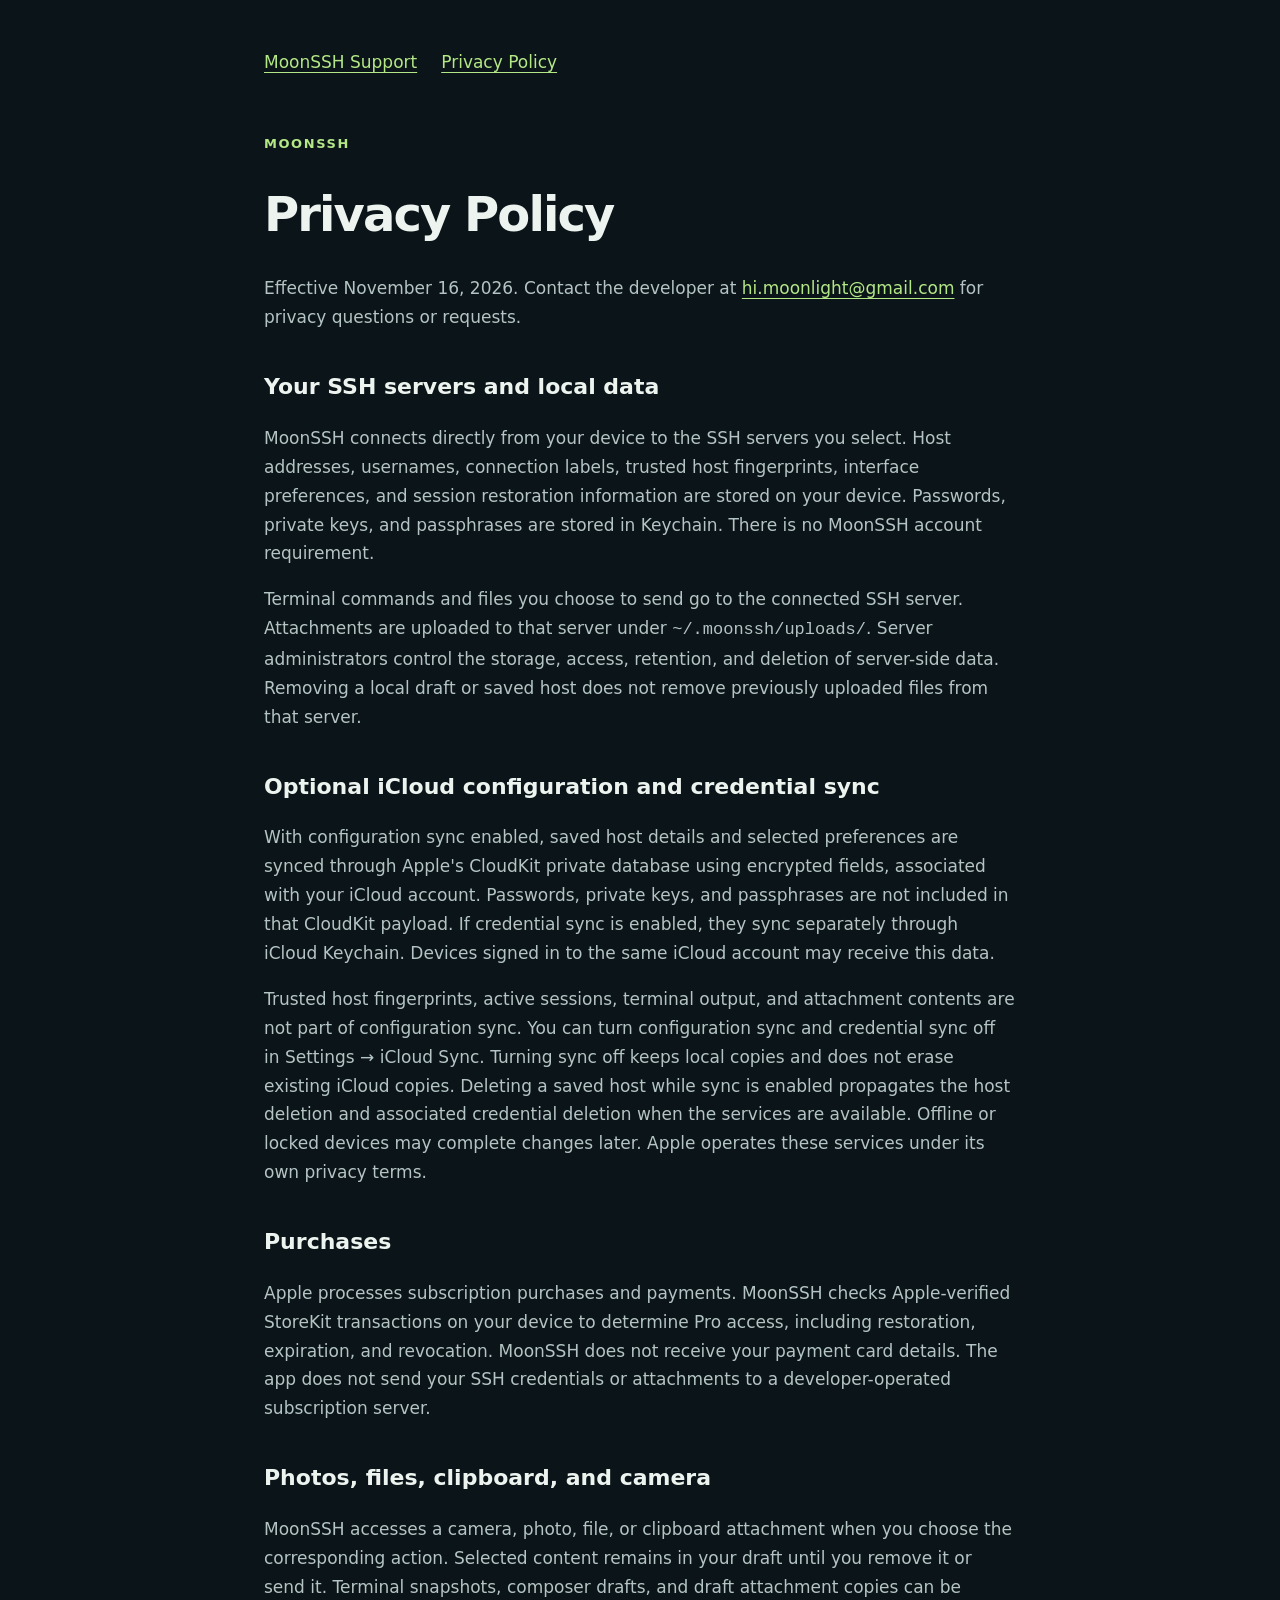
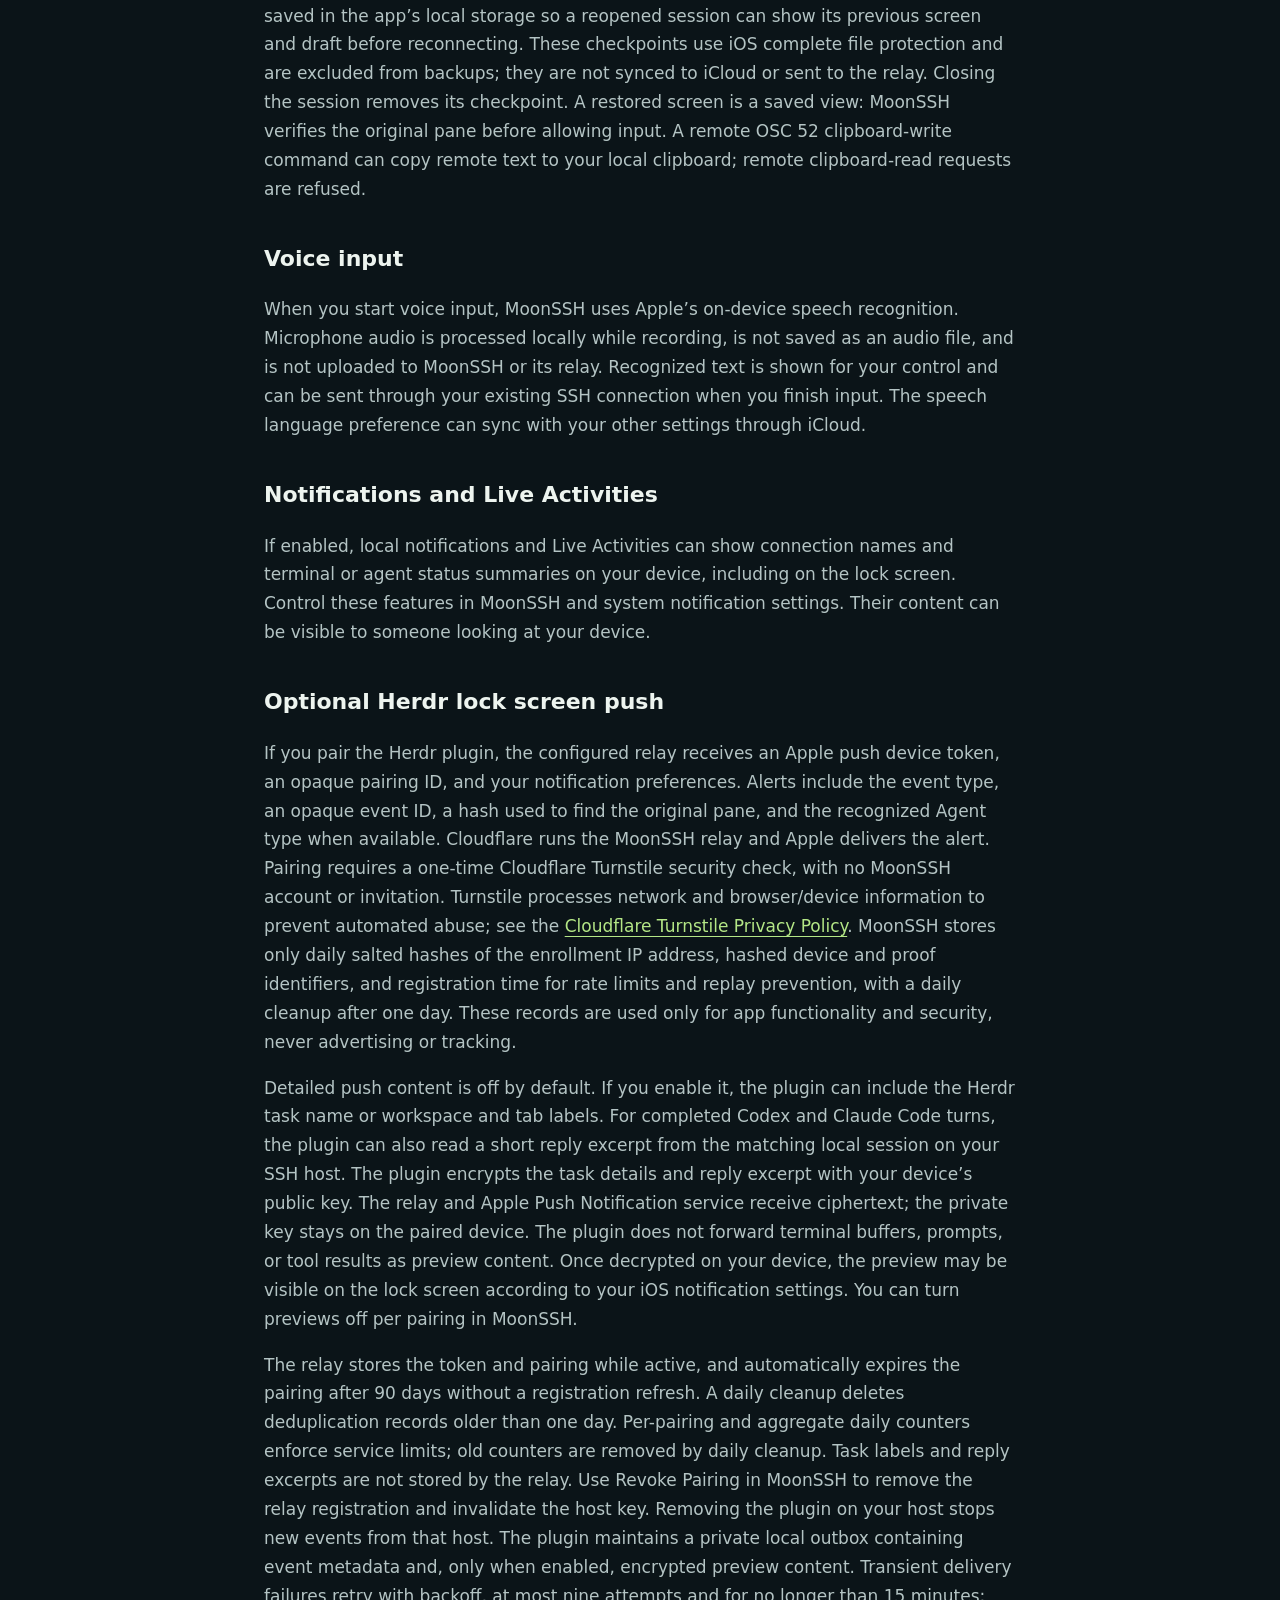
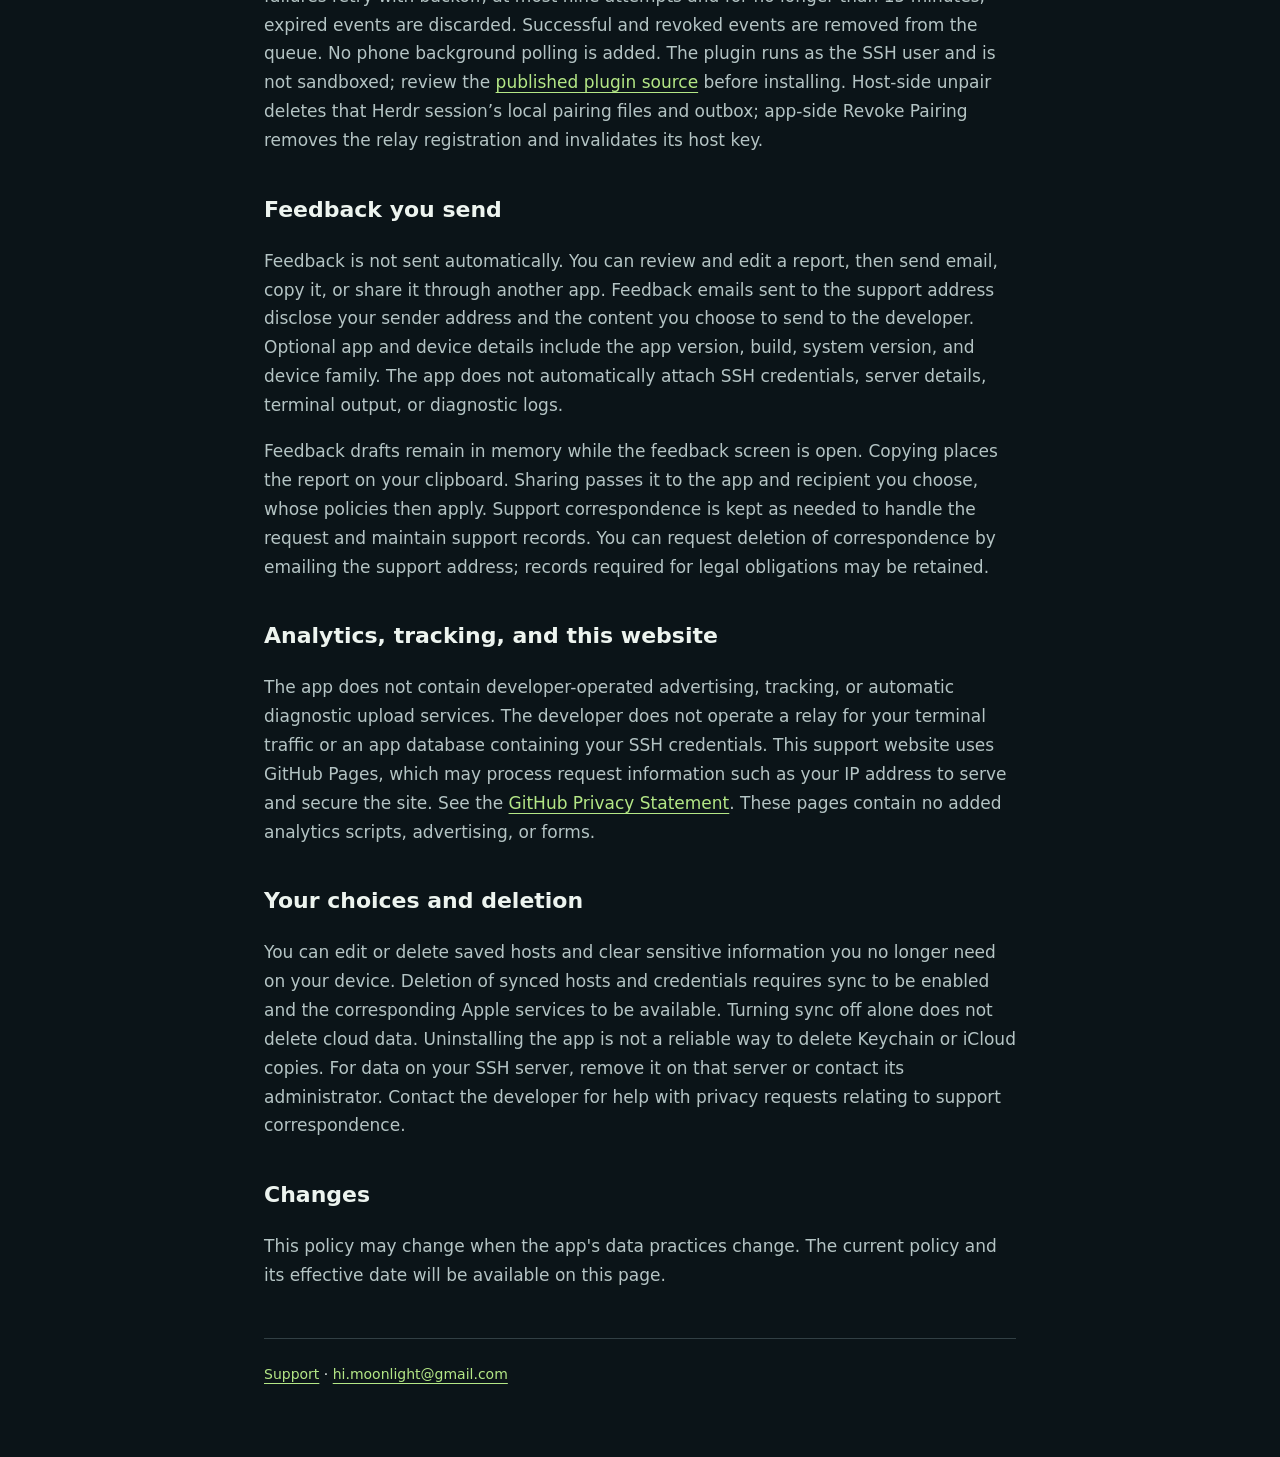
==== commit 57044f4b: "Clarify push pairing, bounded retries, local restoration and voice privacy" ====
--- a/privacy.html
+++ b/privacy.html
@@ -1,13 +1,14 @@
 <!doctype html>
 <html lang="en"><head><meta charset="utf-8"><meta name="viewport" content="width=device-width, initial-scale=1"><meta name="description" content="How MoonSSH handles SSH connections, iCloud sync, purchases, and feedback."><title>MoonSSH Privacy Policy</title><link rel="stylesheet" href="style.css"></head>
 <body><main><nav aria-label="Main"><a href="index.html">MoonSSH Support</a><a href="privacy.html" aria-current="page">Privacy Policy</a></nav>
-<p class="eyebrow">MOONSSH</p><h1>Privacy Policy</h1><p>Effective November 9, 2026. Contact the developer at <a href="mailto:hi.moonlight@gmail.com">hi.moonlight@gmail.com</a> for privacy questions or requests.</p>
+<p class="eyebrow">MOONSSH</p><h1>Privacy Policy</h1><p>Effective November 16, 2026. Contact the developer at <a href="mailto:hi.moonlight@gmail.com">hi.moonlight@gmail.com</a> for privacy questions or requests.</p>
 <h2>Your SSH servers and local data</h2><p>MoonSSH connects directly from your device to the SSH servers you select. Host addresses, usernames, connection labels, trusted host fingerprints, interface preferences, and session restoration information are stored on your device. Passwords, private keys, and passphrases are stored in Keychain. There is no MoonSSH account requirement.</p><p>Terminal commands and files you choose to send go to the connected SSH server. Attachments are uploaded to that server under <code>~/.moonssh/uploads/</code>. Server administrators control the storage, access, retention, and deletion of server-side data. Removing a local draft or saved host does not remove previously uploaded files from that server.</p>
 <h2>Optional iCloud configuration and credential sync</h2><p>With configuration sync enabled, saved host details and selected preferences are synced through Apple's CloudKit private database using encrypted fields, associated with your iCloud account. Passwords, private keys, and passphrases are not included in that CloudKit payload. If credential sync is enabled, they sync separately through iCloud Keychain. Devices signed in to the same iCloud account may receive this data.</p><p>Trusted host fingerprints, active sessions, terminal output, and attachment contents are not part of configuration sync. You can turn configuration sync and credential sync off in Settings → iCloud Sync. Turning sync off keeps local copies and does not erase existing iCloud copies. Deleting a saved host while sync is enabled propagates the host deletion and associated credential deletion when the services are available. Offline or locked devices may complete changes later. Apple operates these services under its own privacy terms.</p>
 <h2>Purchases</h2><p>Apple processes subscription purchases and payments. MoonSSH checks Apple-verified StoreKit transactions on your device to determine Pro access, including restoration, expiration, and revocation. MoonSSH does not receive your payment card details. The app does not send your SSH credentials or attachments to a developer-operated subscription server.</p>
-<h2>Photos, files, clipboard, and camera</h2><p>MoonSSH accesses a camera, photo, file, or clipboard attachment when you choose the corresponding action. Selected content remains in your draft until you remove it or send it. Composer drafts are held in app memory while the session remains open; they are not cloud backups and can be lost when the process ends. A remote OSC 52 clipboard-write command can copy remote text to your local clipboard; remote clipboard-read requests are refused.</p>
+<h2>Photos, files, clipboard, and camera</h2><p>MoonSSH accesses a camera, photo, file, or clipboard attachment when you choose the corresponding action. Selected content remains in your draft until you remove it or send it. Terminal snapshots, composer drafts, and draft attachment copies can be saved in the app’s local storage so a reopened session can show its previous screen and draft before reconnecting. These checkpoints use iOS complete file protection and are excluded from backups; they are not synced to iCloud or sent to the relay. Closing the session removes its checkpoint. A restored screen is a saved view: MoonSSH verifies the original pane before allowing input. A remote OSC 52 clipboard-write command can copy remote text to your local clipboard; remote clipboard-read requests are refused.</p>
+<h2>Voice input</h2><p>When you start voice input, MoonSSH uses Apple’s on-device speech recognition. Microphone audio is processed locally while recording, is not saved as an audio file, and is not uploaded to MoonSSH or its relay. Recognized text is shown for your control and can be sent through your existing SSH connection when you finish input. The speech language preference can sync with your other settings through iCloud.</p>
 <h2>Notifications and Live Activities</h2><p>If enabled, local notifications and Live Activities can show connection names and terminal or agent status summaries on your device, including on the lock screen. Control these features in MoonSSH and system notification settings. Their content can be visible to someone looking at your device.</p>
-<h2>Optional Herdr lock screen push</h2><p>If you pair the Herdr plugin, the configured relay receives an Apple push device token, an opaque pairing ID, and your notification preferences. Alerts include the event type, an opaque event ID, a hash used to find the original pane, and the recognized Agent type when available. Cloudflare runs the MoonSSH pilot relay and Apple delivers the alert.</p><p>Detailed push content is off by default. If you enable it, the plugin can include the Herdr task name or workspace and tab labels. For completed Codex and Claude Code turns, the plugin can also read a short reply excerpt from the matching local session on your SSH host. The plugin encrypts the task details and reply excerpt with your device’s public key. The relay and Apple Push Notification service receive ciphertext; the private key stays on the paired device. The plugin does not forward terminal buffers, prompts, or tool results as preview content. Once decrypted on your device, the preview may be visible on the lock screen according to your iOS notification settings. You can turn previews off per pairing in MoonSSH.</p><p>The relay stores the token and pairing while active, and automatically expires the pairing after 90 days without a registration refresh. A daily cleanup deletes deduplication records older than one day. Task labels and reply excerpts are not stored by the relay. Use Revoke Pairing in MoonSSH to remove the relay registration and invalidate the host key. Removing the plugin on your host stops new events from that host.</p>
+<h2>Optional Herdr lock screen push</h2><p>If you pair the Herdr plugin, the configured relay receives an Apple push device token, an opaque pairing ID, and your notification preferences. Alerts include the event type, an opaque event ID, a hash used to find the original pane, and the recognized Agent type when available. Cloudflare runs the MoonSSH relay and Apple delivers the alert. Pairing requires a one-time Cloudflare Turnstile security check, with no MoonSSH account or invitation. Turnstile processes network and browser/device information to prevent automated abuse; see the <a href="https://www.cloudflare.com/turnstile-privacy-policy/">Cloudflare Turnstile Privacy Policy</a>. MoonSSH stores only daily salted hashes of the enrollment IP address, hashed device and proof identifiers, and registration time for rate limits and replay prevention, with a daily cleanup after one day. These records are used only for app functionality and security, never advertising or tracking.</p><p>Detailed push content is off by default. If you enable it, the plugin can include the Herdr task name or workspace and tab labels. For completed Codex and Claude Code turns, the plugin can also read a short reply excerpt from the matching local session on your SSH host. The plugin encrypts the task details and reply excerpt with your device’s public key. The relay and Apple Push Notification service receive ciphertext; the private key stays on the paired device. The plugin does not forward terminal buffers, prompts, or tool results as preview content. Once decrypted on your device, the preview may be visible on the lock screen according to your iOS notification settings. You can turn previews off per pairing in MoonSSH.</p><p>The relay stores the token and pairing while active, and automatically expires the pairing after 90 days without a registration refresh. A daily cleanup deletes deduplication records older than one day. Per-pairing and aggregate daily counters enforce service limits; old counters are removed by daily cleanup. Task labels and reply excerpts are not stored by the relay. Use Revoke Pairing in MoonSSH to remove the relay registration and invalidate the host key. Removing the plugin on your host stops new events from that host. The plugin maintains a private local outbox containing event metadata and, only when enabled, encrypted preview content. Transient delivery failures retry with backoff, at most nine attempts and for no longer than 15 minutes; expired events are discarded. Successful and revoked events are removed from the queue. No phone background polling is added. The plugin runs as the SSH user and is not sandboxed; review the <a href="https://moonssh-herdr-push.moonssh.workers.dev/herdr-plugin/">published plugin source</a> before installing. Host-side unpair deletes that Herdr session’s local pairing files and outbox; app-side Revoke Pairing removes the relay registration and invalidates its host key.</p>
 <h2>Feedback you send</h2><p>Feedback is not sent automatically. You can review and edit a report, then send email, copy it, or share it through another app. Feedback emails sent to the support address disclose your sender address and the content you choose to send to the developer. Optional app and device details include the app version, build, system version, and device family. The app does not automatically attach SSH credentials, server details, terminal output, or diagnostic logs.</p><p>Feedback drafts remain in memory while the feedback screen is open. Copying places the report on your clipboard. Sharing passes it to the app and recipient you choose, whose policies then apply. Support correspondence is kept as needed to handle the request and maintain support records. You can request deletion of correspondence by emailing the support address; records required for legal obligations may be retained.</p>
 <h2>Analytics, tracking, and this website</h2><p>The app does not contain developer-operated advertising, tracking, or automatic diagnostic upload services. The developer does not operate a relay for your terminal traffic or an app database containing your SSH credentials. This support website uses GitHub Pages, which may process request information such as your IP address to serve and secure the site. See the <a href="https://docs.github.com/en/site-policy/privacy-policies/github-general-privacy-statement">GitHub Privacy Statement</a>. These pages contain no added analytics scripts, advertising, or forms.</p>
 <h2>Your choices and deletion</h2><p>You can edit or delete saved hosts and clear sensitive information you no longer need on your device. Deletion of synced hosts and credentials requires sync to be enabled and the corresponding Apple services to be available. Turning sync off alone does not delete cloud data. Uninstalling the app is not a reliable way to delete Keychain or iCloud copies. For data on your SSH server, remove it on that server or contact its administrator. Contact the developer for help with privacy requests relating to support correspondence.</p>
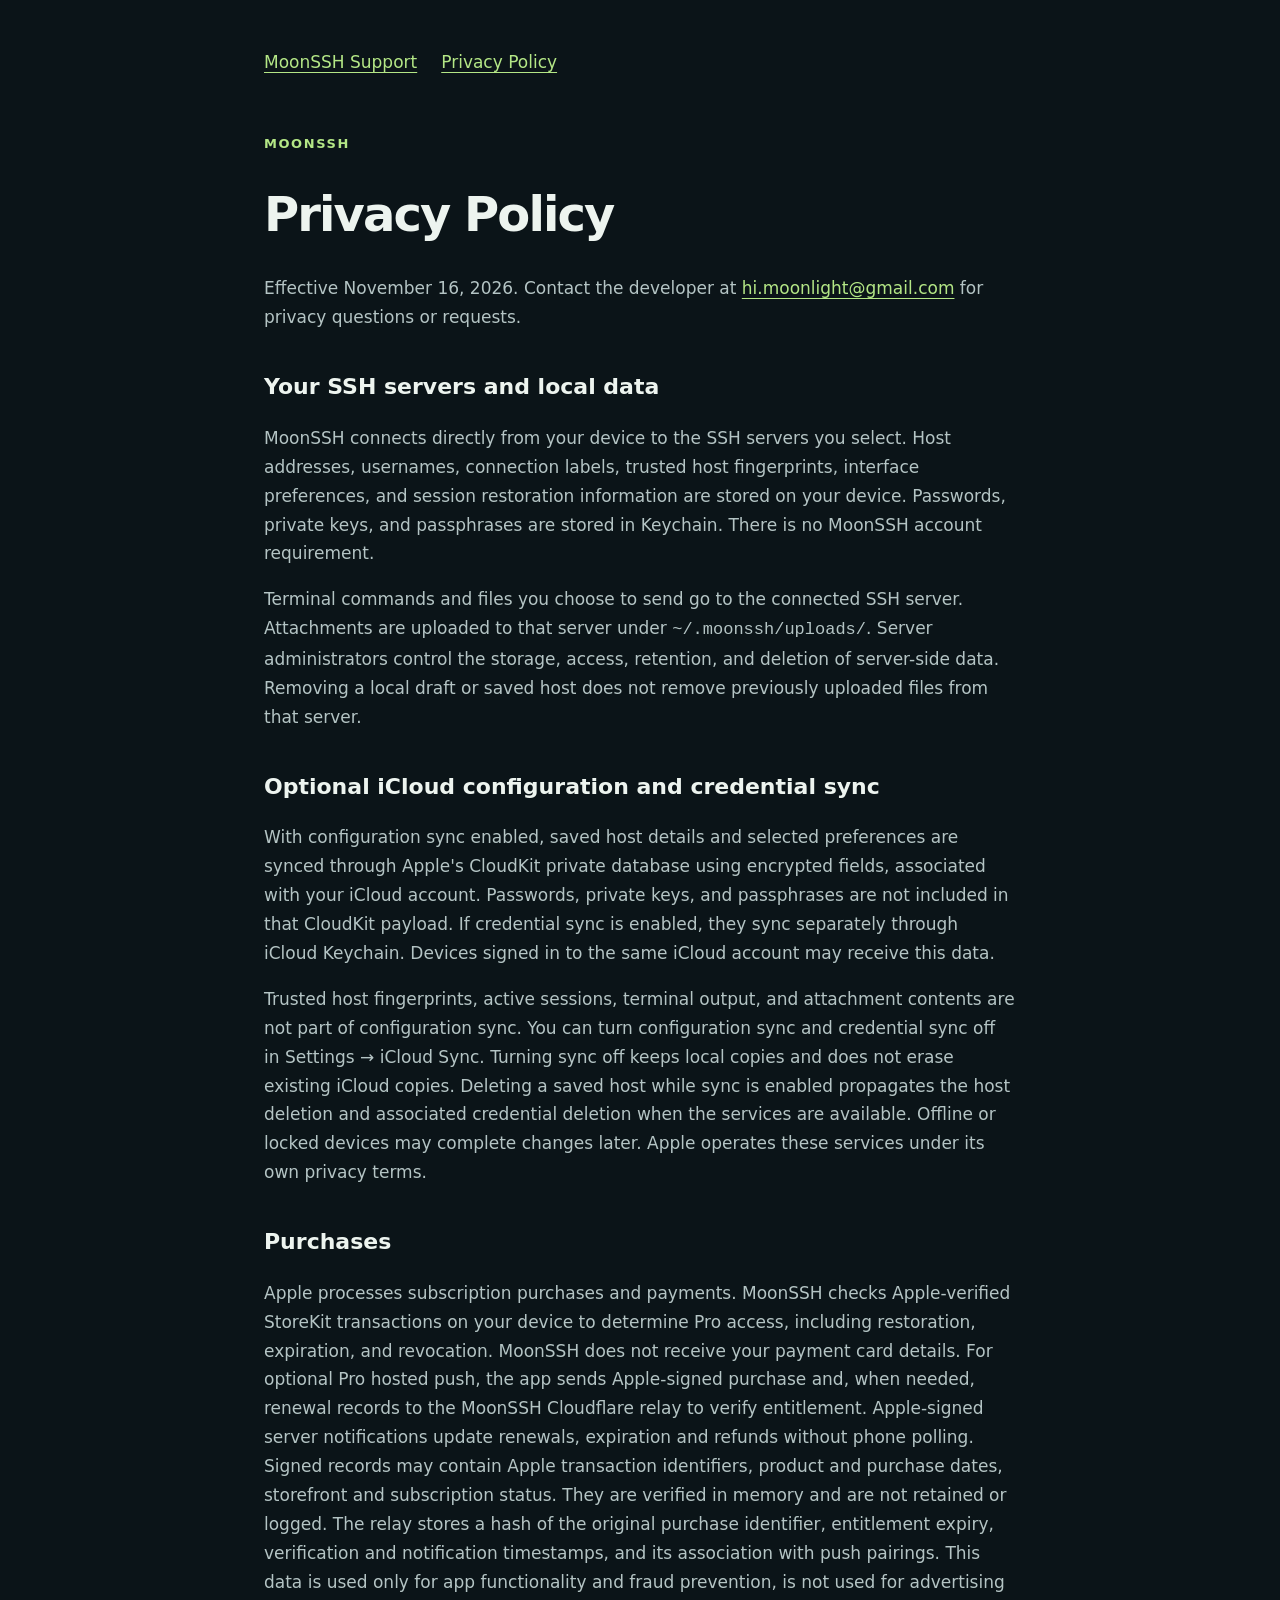
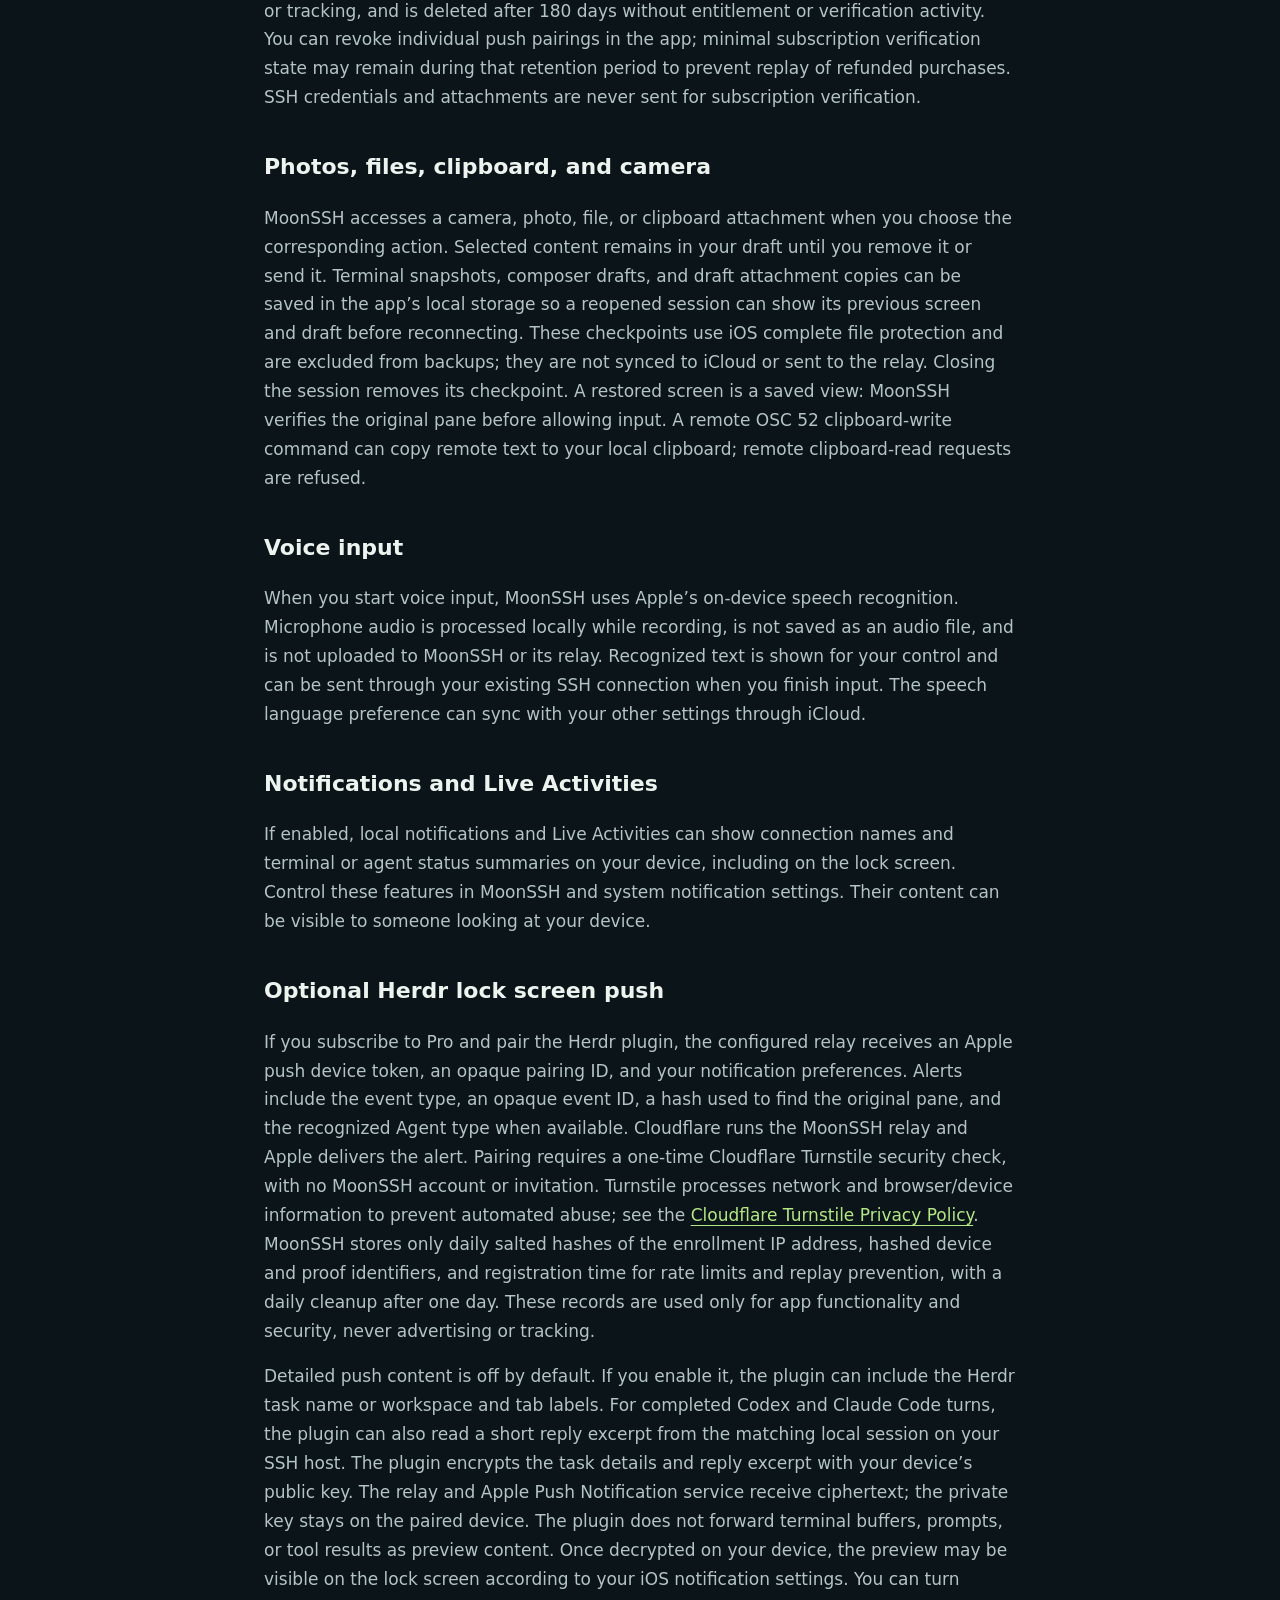
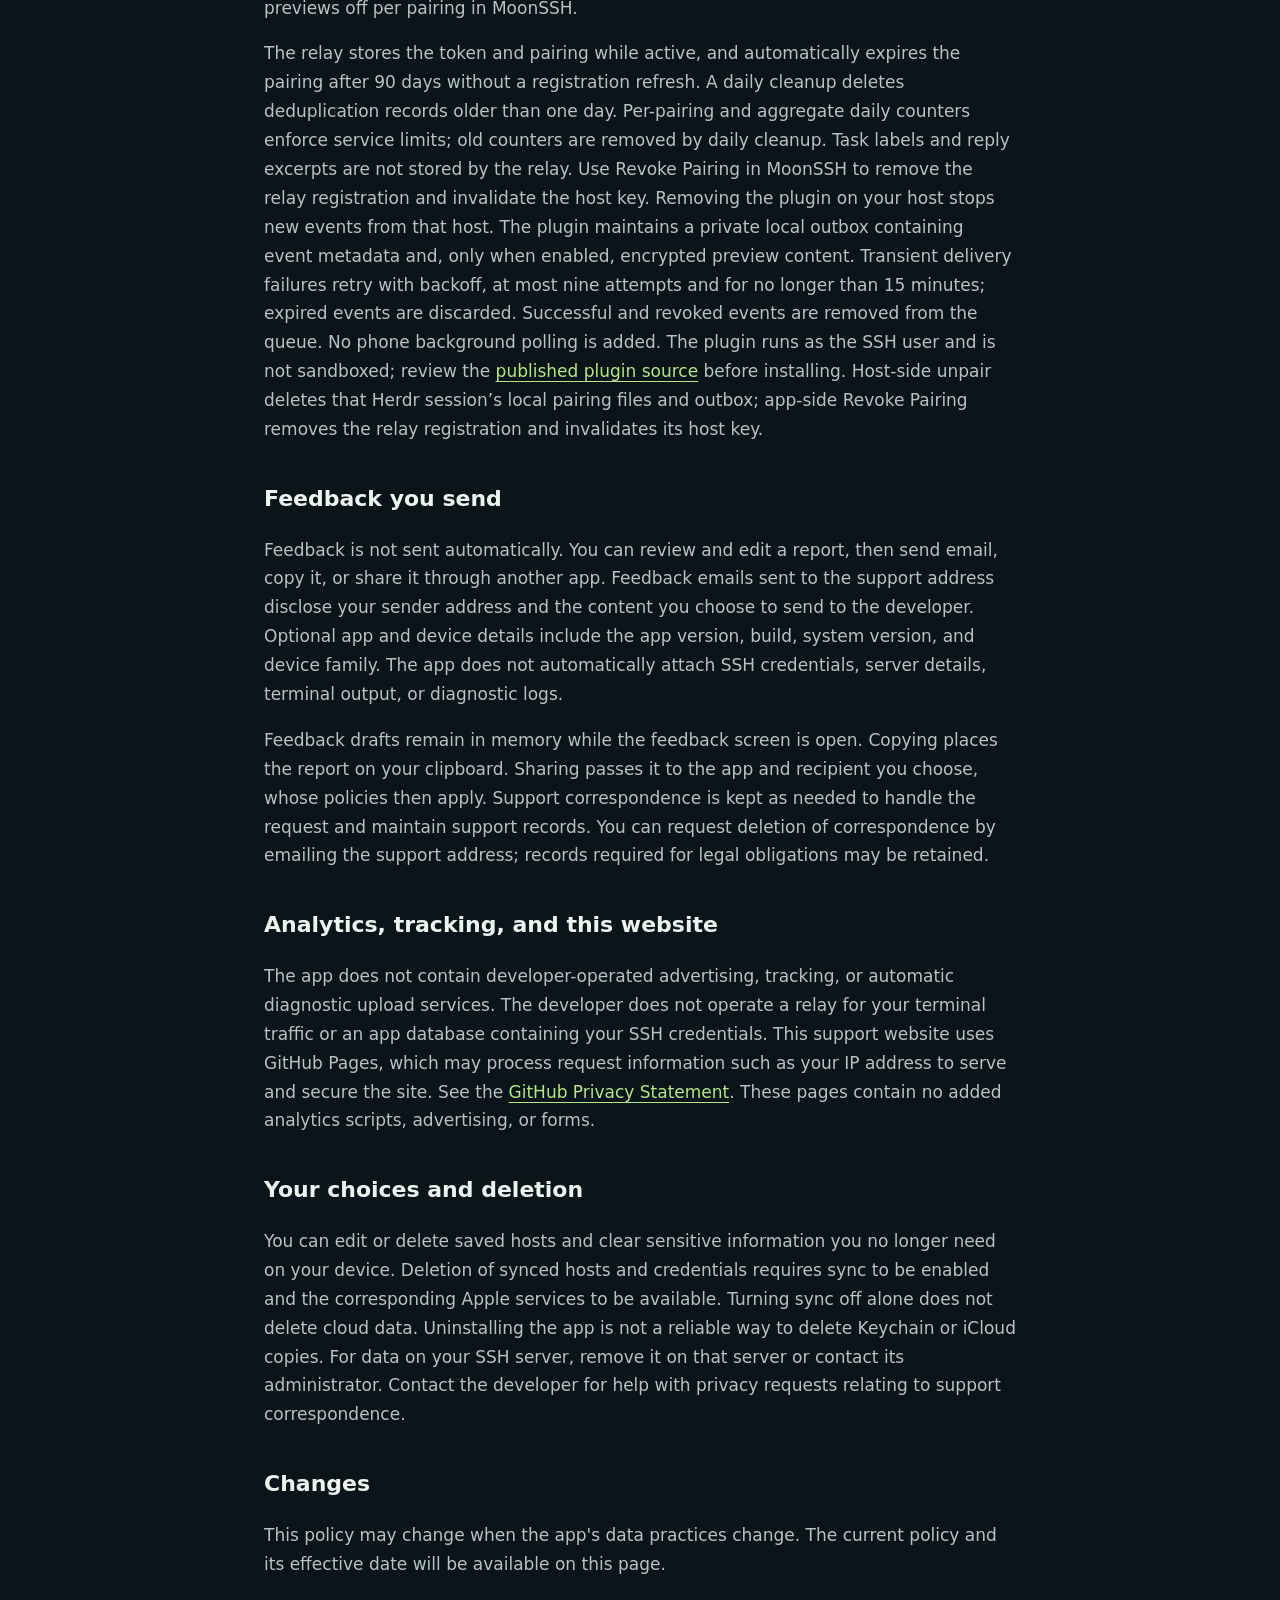
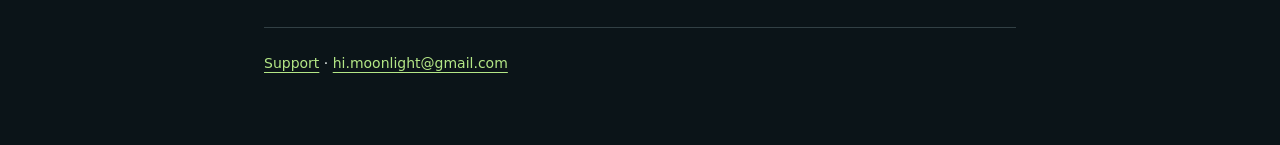
==== commit 4dc50135: "Disclose hosted push subscription verification" ====
--- a/privacy.html
+++ b/privacy.html
@@ -4,11 +4,11 @@
 <p class="eyebrow">MOONSSH</p><h1>Privacy Policy</h1><p>Effective November 16, 2026. Contact the developer at <a href="mailto:hi.moonlight@gmail.com">hi.moonlight@gmail.com</a> for privacy questions or requests.</p>
 <h2>Your SSH servers and local data</h2><p>MoonSSH connects directly from your device to the SSH servers you select. Host addresses, usernames, connection labels, trusted host fingerprints, interface preferences, and session restoration information are stored on your device. Passwords, private keys, and passphrases are stored in Keychain. There is no MoonSSH account requirement.</p><p>Terminal commands and files you choose to send go to the connected SSH server. Attachments are uploaded to that server under <code>~/.moonssh/uploads/</code>. Server administrators control the storage, access, retention, and deletion of server-side data. Removing a local draft or saved host does not remove previously uploaded files from that server.</p>
 <h2>Optional iCloud configuration and credential sync</h2><p>With configuration sync enabled, saved host details and selected preferences are synced through Apple's CloudKit private database using encrypted fields, associated with your iCloud account. Passwords, private keys, and passphrases are not included in that CloudKit payload. If credential sync is enabled, they sync separately through iCloud Keychain. Devices signed in to the same iCloud account may receive this data.</p><p>Trusted host fingerprints, active sessions, terminal output, and attachment contents are not part of configuration sync. You can turn configuration sync and credential sync off in Settings → iCloud Sync. Turning sync off keeps local copies and does not erase existing iCloud copies. Deleting a saved host while sync is enabled propagates the host deletion and associated credential deletion when the services are available. Offline or locked devices may complete changes later. Apple operates these services under its own privacy terms.</p>
-<h2>Purchases</h2><p>Apple processes subscription purchases and payments. MoonSSH checks Apple-verified StoreKit transactions on your device to determine Pro access, including restoration, expiration, and revocation. MoonSSH does not receive your payment card details. The app does not send your SSH credentials or attachments to a developer-operated subscription server.</p>
+<h2>Purchases</h2><p>Apple processes subscription purchases and payments. MoonSSH checks Apple-verified StoreKit transactions on your device to determine Pro access, including restoration, expiration, and revocation. MoonSSH does not receive your payment card details. For optional Pro hosted push, the app sends Apple-signed purchase and, when needed, renewal records to the MoonSSH Cloudflare relay to verify entitlement. Apple-signed server notifications update renewals, expiration and refunds without phone polling. Signed records may contain Apple transaction identifiers, product and purchase dates, storefront and subscription status. They are verified in memory and are not retained or logged. The relay stores a hash of the original purchase identifier, entitlement expiry, verification and notification timestamps, and its association with push pairings. This data is used only for app functionality and fraud prevention, is not used for advertising or tracking, and is deleted after 180 days without entitlement or verification activity. You can revoke individual push pairings in the app; minimal subscription verification state may remain during that retention period to prevent replay of refunded purchases. SSH credentials and attachments are never sent for subscription verification.</p>
 <h2>Photos, files, clipboard, and camera</h2><p>MoonSSH accesses a camera, photo, file, or clipboard attachment when you choose the corresponding action. Selected content remains in your draft until you remove it or send it. Terminal snapshots, composer drafts, and draft attachment copies can be saved in the app’s local storage so a reopened session can show its previous screen and draft before reconnecting. These checkpoints use iOS complete file protection and are excluded from backups; they are not synced to iCloud or sent to the relay. Closing the session removes its checkpoint. A restored screen is a saved view: MoonSSH verifies the original pane before allowing input. A remote OSC 52 clipboard-write command can copy remote text to your local clipboard; remote clipboard-read requests are refused.</p>
 <h2>Voice input</h2><p>When you start voice input, MoonSSH uses Apple’s on-device speech recognition. Microphone audio is processed locally while recording, is not saved as an audio file, and is not uploaded to MoonSSH or its relay. Recognized text is shown for your control and can be sent through your existing SSH connection when you finish input. The speech language preference can sync with your other settings through iCloud.</p>
 <h2>Notifications and Live Activities</h2><p>If enabled, local notifications and Live Activities can show connection names and terminal or agent status summaries on your device, including on the lock screen. Control these features in MoonSSH and system notification settings. Their content can be visible to someone looking at your device.</p>
-<h2>Optional Herdr lock screen push</h2><p>If you pair the Herdr plugin, the configured relay receives an Apple push device token, an opaque pairing ID, and your notification preferences. Alerts include the event type, an opaque event ID, a hash used to find the original pane, and the recognized Agent type when available. Cloudflare runs the MoonSSH relay and Apple delivers the alert. Pairing requires a one-time Cloudflare Turnstile security check, with no MoonSSH account or invitation. Turnstile processes network and browser/device information to prevent automated abuse; see the <a href="https://www.cloudflare.com/turnstile-privacy-policy/">Cloudflare Turnstile Privacy Policy</a>. MoonSSH stores only daily salted hashes of the enrollment IP address, hashed device and proof identifiers, and registration time for rate limits and replay prevention, with a daily cleanup after one day. These records are used only for app functionality and security, never advertising or tracking.</p><p>Detailed push content is off by default. If you enable it, the plugin can include the Herdr task name or workspace and tab labels. For completed Codex and Claude Code turns, the plugin can also read a short reply excerpt from the matching local session on your SSH host. The plugin encrypts the task details and reply excerpt with your device’s public key. The relay and Apple Push Notification service receive ciphertext; the private key stays on the paired device. The plugin does not forward terminal buffers, prompts, or tool results as preview content. Once decrypted on your device, the preview may be visible on the lock screen according to your iOS notification settings. You can turn previews off per pairing in MoonSSH.</p><p>The relay stores the token and pairing while active, and automatically expires the pairing after 90 days without a registration refresh. A daily cleanup deletes deduplication records older than one day. Per-pairing and aggregate daily counters enforce service limits; old counters are removed by daily cleanup. Task labels and reply excerpts are not stored by the relay. Use Revoke Pairing in MoonSSH to remove the relay registration and invalidate the host key. Removing the plugin on your host stops new events from that host. The plugin maintains a private local outbox containing event metadata and, only when enabled, encrypted preview content. Transient delivery failures retry with backoff, at most nine attempts and for no longer than 15 minutes; expired events are discarded. Successful and revoked events are removed from the queue. No phone background polling is added. The plugin runs as the SSH user and is not sandboxed; review the <a href="https://moonssh-herdr-push.moonssh.workers.dev/herdr-plugin/">published plugin source</a> before installing. Host-side unpair deletes that Herdr session’s local pairing files and outbox; app-side Revoke Pairing removes the relay registration and invalidates its host key.</p>
+<h2>Optional Herdr lock screen push</h2><p>If you subscribe to Pro and pair the Herdr plugin, the configured relay receives an Apple push device token, an opaque pairing ID, and your notification preferences. Alerts include the event type, an opaque event ID, a hash used to find the original pane, and the recognized Agent type when available. Cloudflare runs the MoonSSH relay and Apple delivers the alert. Pairing requires a one-time Cloudflare Turnstile security check, with no MoonSSH account or invitation. Turnstile processes network and browser/device information to prevent automated abuse; see the <a href="https://www.cloudflare.com/turnstile-privacy-policy/">Cloudflare Turnstile Privacy Policy</a>. MoonSSH stores only daily salted hashes of the enrollment IP address, hashed device and proof identifiers, and registration time for rate limits and replay prevention, with a daily cleanup after one day. These records are used only for app functionality and security, never advertising or tracking.</p><p>Detailed push content is off by default. If you enable it, the plugin can include the Herdr task name or workspace and tab labels. For completed Codex and Claude Code turns, the plugin can also read a short reply excerpt from the matching local session on your SSH host. The plugin encrypts the task details and reply excerpt with your device’s public key. The relay and Apple Push Notification service receive ciphertext; the private key stays on the paired device. The plugin does not forward terminal buffers, prompts, or tool results as preview content. Once decrypted on your device, the preview may be visible on the lock screen according to your iOS notification settings. You can turn previews off per pairing in MoonSSH.</p><p>The relay stores the token and pairing while active, and automatically expires the pairing after 90 days without a registration refresh. A daily cleanup deletes deduplication records older than one day. Per-pairing and aggregate daily counters enforce service limits; old counters are removed by daily cleanup. Task labels and reply excerpts are not stored by the relay. Use Revoke Pairing in MoonSSH to remove the relay registration and invalidate the host key. Removing the plugin on your host stops new events from that host. The plugin maintains a private local outbox containing event metadata and, only when enabled, encrypted preview content. Transient delivery failures retry with backoff, at most nine attempts and for no longer than 15 minutes; expired events are discarded. Successful and revoked events are removed from the queue. No phone background polling is added. The plugin runs as the SSH user and is not sandboxed; review the <a href="https://moonssh-herdr-push.moonssh.workers.dev/herdr-plugin/">published plugin source</a> before installing. Host-side unpair deletes that Herdr session’s local pairing files and outbox; app-side Revoke Pairing removes the relay registration and invalidates its host key.</p>
 <h2>Feedback you send</h2><p>Feedback is not sent automatically. You can review and edit a report, then send email, copy it, or share it through another app. Feedback emails sent to the support address disclose your sender address and the content you choose to send to the developer. Optional app and device details include the app version, build, system version, and device family. The app does not automatically attach SSH credentials, server details, terminal output, or diagnostic logs.</p><p>Feedback drafts remain in memory while the feedback screen is open. Copying places the report on your clipboard. Sharing passes it to the app and recipient you choose, whose policies then apply. Support correspondence is kept as needed to handle the request and maintain support records. You can request deletion of correspondence by emailing the support address; records required for legal obligations may be retained.</p>
 <h2>Analytics, tracking, and this website</h2><p>The app does not contain developer-operated advertising, tracking, or automatic diagnostic upload services. The developer does not operate a relay for your terminal traffic or an app database containing your SSH credentials. This support website uses GitHub Pages, which may process request information such as your IP address to serve and secure the site. See the <a href="https://docs.github.com/en/site-policy/privacy-policies/github-general-privacy-statement">GitHub Privacy Statement</a>. These pages contain no added analytics scripts, advertising, or forms.</p>
 <h2>Your choices and deletion</h2><p>You can edit or delete saved hosts and clear sensitive information you no longer need on your device. Deletion of synced hosts and credentials requires sync to be enabled and the corresponding Apple services to be available. Turning sync off alone does not delete cloud data. Uninstalling the app is not a reliable way to delete Keychain or iCloud copies. For data on your SSH server, remove it on that server or contact its administrator. Contact the developer for help with privacy requests relating to support correspondence.</p>
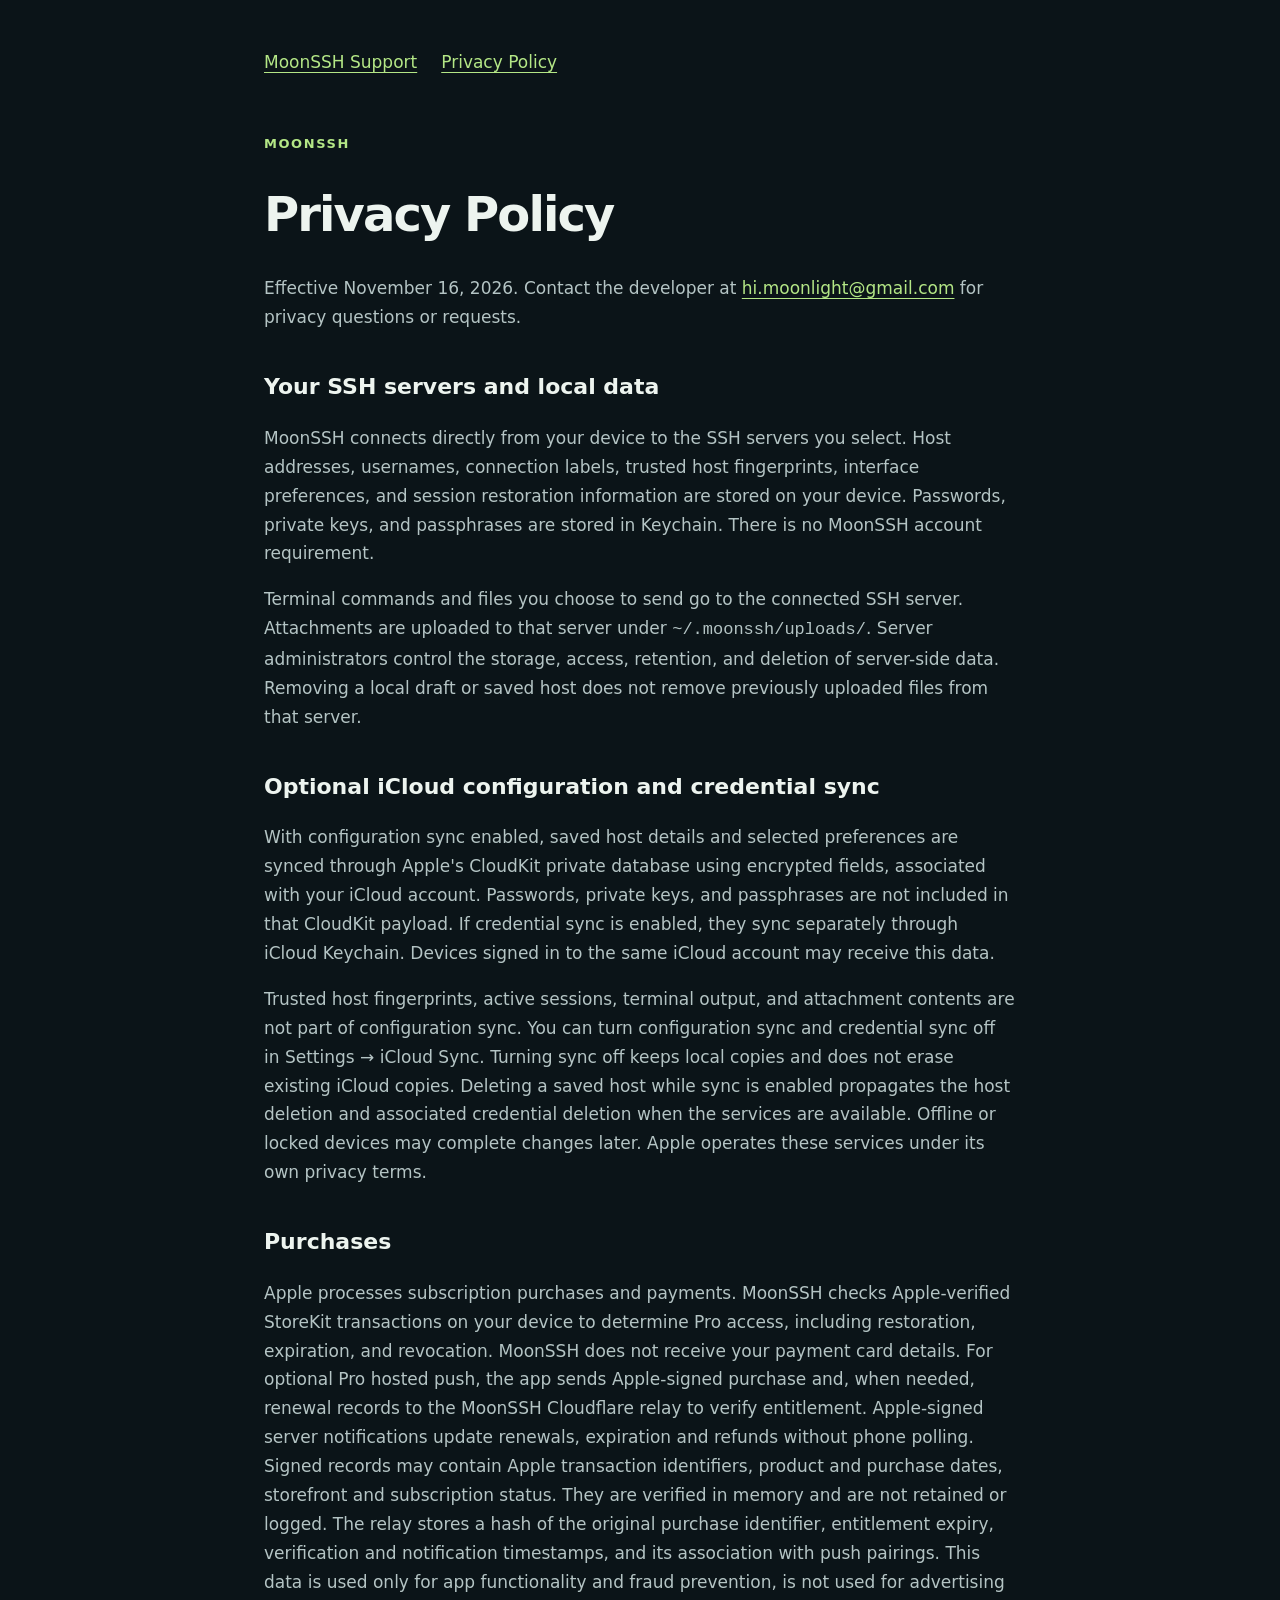
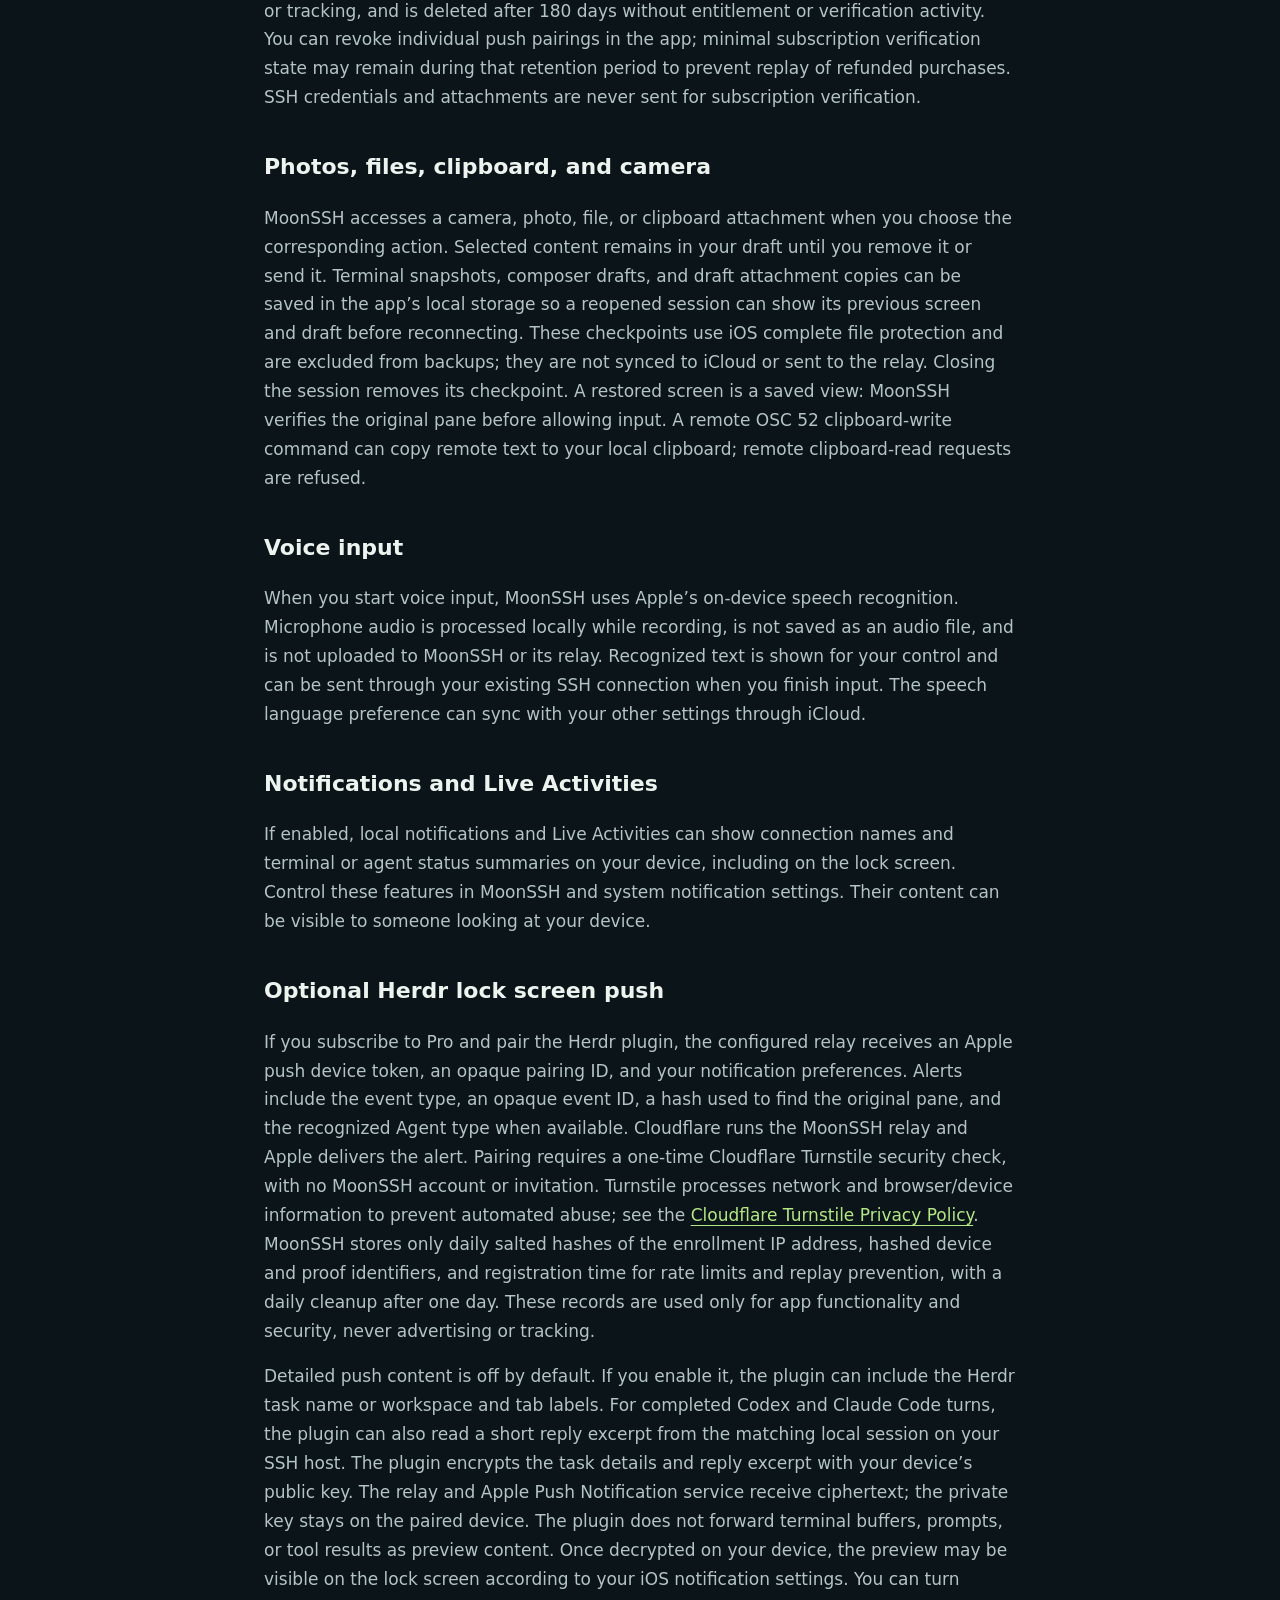
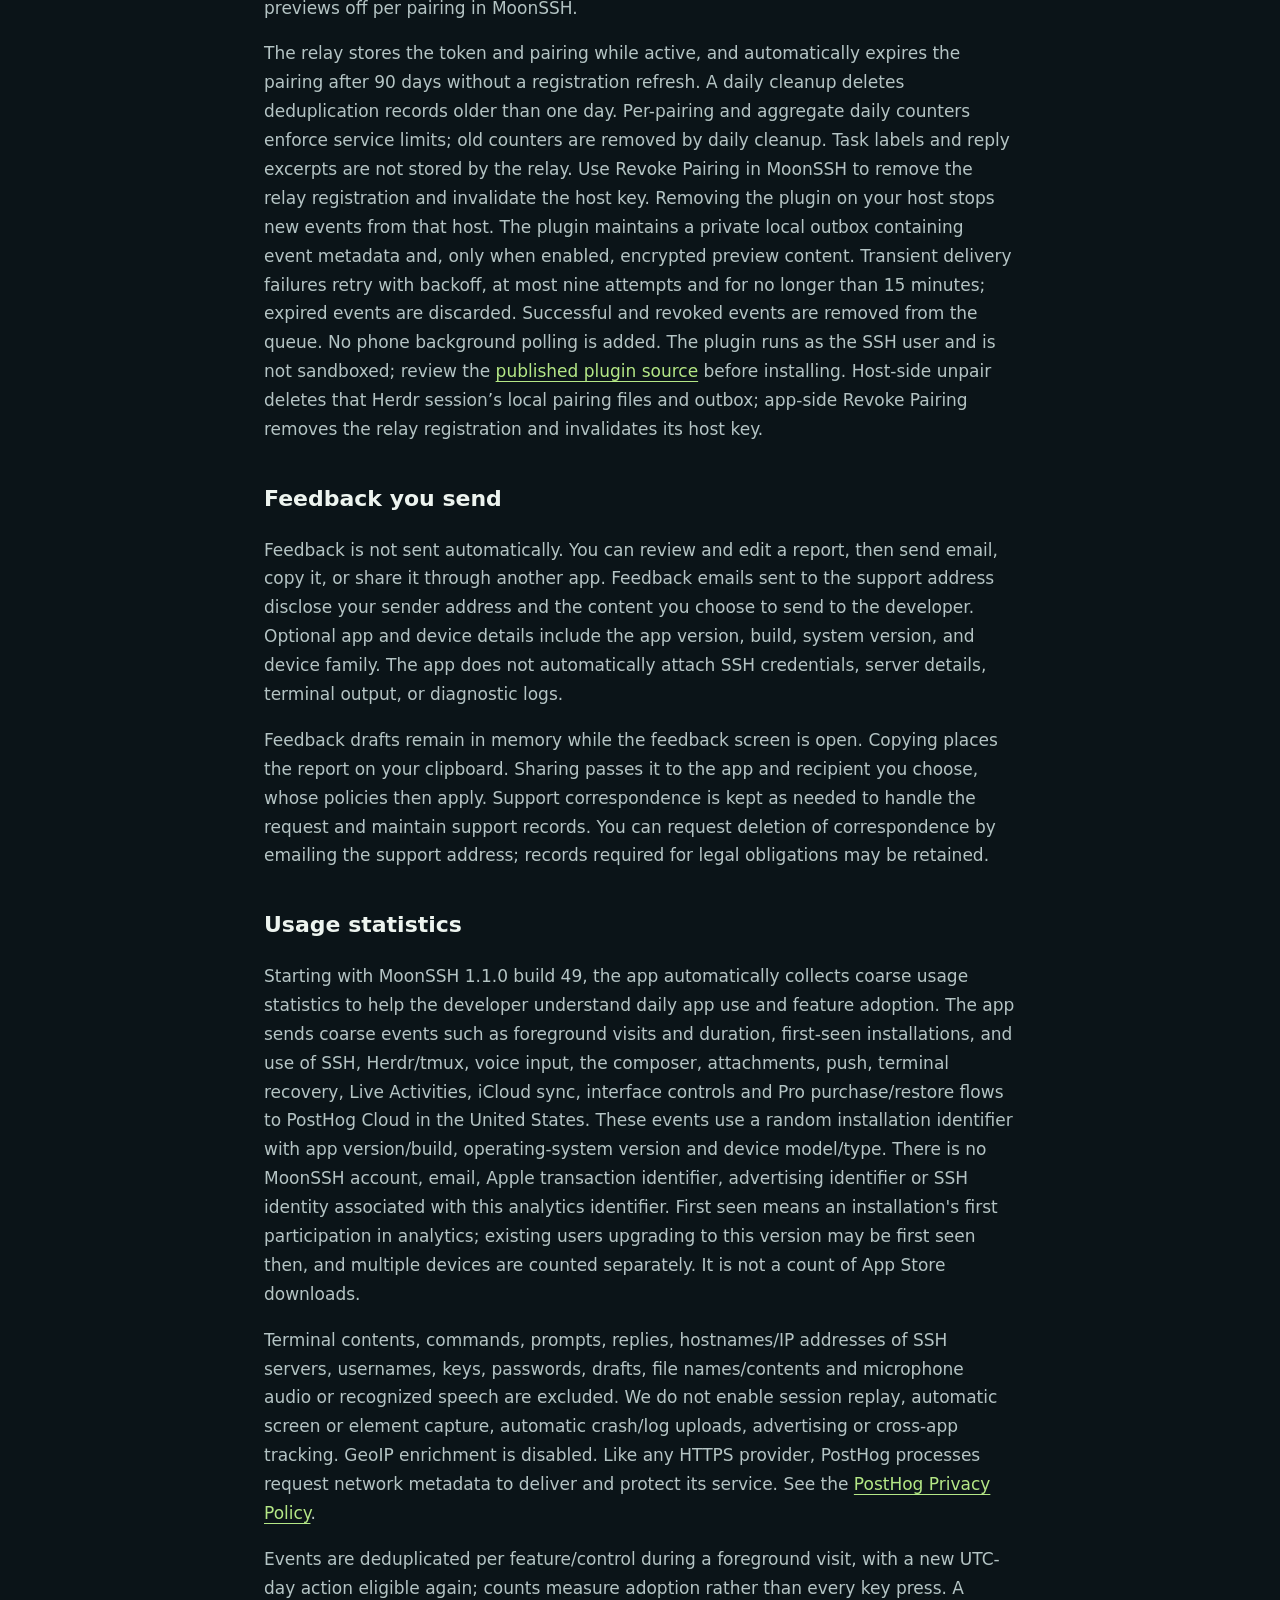
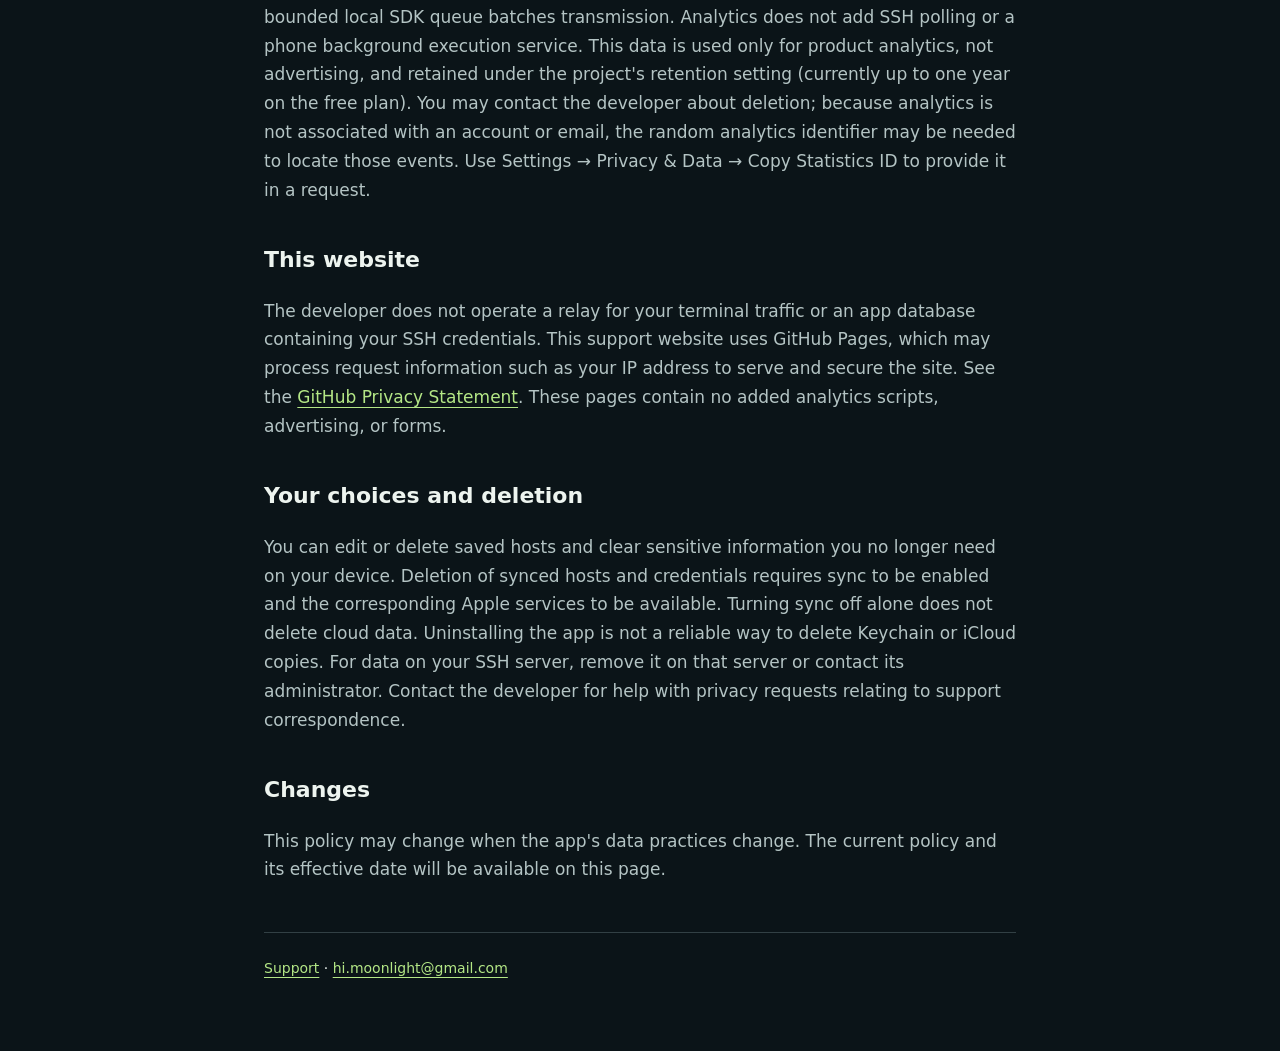
==== commit eeb705d6: "Disclose automatic coarse PostHog usage analytics" ====
--- a/privacy.html
+++ b/privacy.html
@@ -10,7 +10,8 @@
 <h2>Notifications and Live Activities</h2><p>If enabled, local notifications and Live Activities can show connection names and terminal or agent status summaries on your device, including on the lock screen. Control these features in MoonSSH and system notification settings. Their content can be visible to someone looking at your device.</p>
 <h2>Optional Herdr lock screen push</h2><p>If you subscribe to Pro and pair the Herdr plugin, the configured relay receives an Apple push device token, an opaque pairing ID, and your notification preferences. Alerts include the event type, an opaque event ID, a hash used to find the original pane, and the recognized Agent type when available. Cloudflare runs the MoonSSH relay and Apple delivers the alert. Pairing requires a one-time Cloudflare Turnstile security check, with no MoonSSH account or invitation. Turnstile processes network and browser/device information to prevent automated abuse; see the <a href="https://www.cloudflare.com/turnstile-privacy-policy/">Cloudflare Turnstile Privacy Policy</a>. MoonSSH stores only daily salted hashes of the enrollment IP address, hashed device and proof identifiers, and registration time for rate limits and replay prevention, with a daily cleanup after one day. These records are used only for app functionality and security, never advertising or tracking.</p><p>Detailed push content is off by default. If you enable it, the plugin can include the Herdr task name or workspace and tab labels. For completed Codex and Claude Code turns, the plugin can also read a short reply excerpt from the matching local session on your SSH host. The plugin encrypts the task details and reply excerpt with your device’s public key. The relay and Apple Push Notification service receive ciphertext; the private key stays on the paired device. The plugin does not forward terminal buffers, prompts, or tool results as preview content. Once decrypted on your device, the preview may be visible on the lock screen according to your iOS notification settings. You can turn previews off per pairing in MoonSSH.</p><p>The relay stores the token and pairing while active, and automatically expires the pairing after 90 days without a registration refresh. A daily cleanup deletes deduplication records older than one day. Per-pairing and aggregate daily counters enforce service limits; old counters are removed by daily cleanup. Task labels and reply excerpts are not stored by the relay. Use Revoke Pairing in MoonSSH to remove the relay registration and invalidate the host key. Removing the plugin on your host stops new events from that host. The plugin maintains a private local outbox containing event metadata and, only when enabled, encrypted preview content. Transient delivery failures retry with backoff, at most nine attempts and for no longer than 15 minutes; expired events are discarded. Successful and revoked events are removed from the queue. No phone background polling is added. The plugin runs as the SSH user and is not sandboxed; review the <a href="https://moonssh-herdr-push.moonssh.workers.dev/herdr-plugin/">published plugin source</a> before installing. Host-side unpair deletes that Herdr session’s local pairing files and outbox; app-side Revoke Pairing removes the relay registration and invalidates its host key.</p>
 <h2>Feedback you send</h2><p>Feedback is not sent automatically. You can review and edit a report, then send email, copy it, or share it through another app. Feedback emails sent to the support address disclose your sender address and the content you choose to send to the developer. Optional app and device details include the app version, build, system version, and device family. The app does not automatically attach SSH credentials, server details, terminal output, or diagnostic logs.</p><p>Feedback drafts remain in memory while the feedback screen is open. Copying places the report on your clipboard. Sharing passes it to the app and recipient you choose, whose policies then apply. Support correspondence is kept as needed to handle the request and maintain support records. You can request deletion of correspondence by emailing the support address; records required for legal obligations may be retained.</p>
-<h2>Analytics, tracking, and this website</h2><p>The app does not contain developer-operated advertising, tracking, or automatic diagnostic upload services. The developer does not operate a relay for your terminal traffic or an app database containing your SSH credentials. This support website uses GitHub Pages, which may process request information such as your IP address to serve and secure the site. See the <a href="https://docs.github.com/en/site-policy/privacy-policies/github-general-privacy-statement">GitHub Privacy Statement</a>. These pages contain no added analytics scripts, advertising, or forms.</p>
+<h2>Usage statistics</h2><p>Starting with MoonSSH 1.1.0 build 49, the app automatically collects coarse usage statistics to help the developer understand daily app use and feature adoption. The app sends coarse events such as foreground visits and duration, first-seen installations, and use of SSH, Herdr/tmux, voice input, the composer, attachments, push, terminal recovery, Live Activities, iCloud sync, interface controls and Pro purchase/restore flows to PostHog Cloud in the United States. These events use a random installation identifier with app version/build, operating-system version and device model/type. There is no MoonSSH account, email, Apple transaction identifier, advertising identifier or SSH identity associated with this analytics identifier. First seen means an installation's first participation in analytics; existing users upgrading to this version may be first seen then, and multiple devices are counted separately. It is not a count of App Store downloads.</p><p>Terminal contents, commands, prompts, replies, hostnames/IP addresses of SSH servers, usernames, keys, passwords, drafts, file names/contents and microphone audio or recognized speech are excluded. We do not enable session replay, automatic screen or element capture, automatic crash/log uploads, advertising or cross-app tracking. GeoIP enrichment is disabled. Like any HTTPS provider, PostHog processes request network metadata to deliver and protect its service. See the <a href="https://posthog.com/privacy">PostHog Privacy Policy</a>.</p><p>Events are deduplicated per feature/control during a foreground visit, with a new UTC-day action eligible again; counts measure adoption rather than every key press. A bounded local SDK queue batches transmission. Analytics does not add SSH polling or a phone background execution service. This data is used only for product analytics, not advertising, and retained under the project's retention setting (currently up to one year on the free plan). You may contact the developer about deletion; because analytics is not associated with an account or email, the random analytics identifier may be needed to locate those events. Use Settings → Privacy & Data → Copy Statistics ID to provide it in a request.</p>
+<h2>This website</h2><p>The developer does not operate a relay for your terminal traffic or an app database containing your SSH credentials. This support website uses GitHub Pages, which may process request information such as your IP address to serve and secure the site. See the <a href="https://docs.github.com/en/site-policy/privacy-policies/github-general-privacy-statement">GitHub Privacy Statement</a>. These pages contain no added analytics scripts, advertising, or forms.</p>
 <h2>Your choices and deletion</h2><p>You can edit or delete saved hosts and clear sensitive information you no longer need on your device. Deletion of synced hosts and credentials requires sync to be enabled and the corresponding Apple services to be available. Turning sync off alone does not delete cloud data. Uninstalling the app is not a reliable way to delete Keychain or iCloud copies. For data on your SSH server, remove it on that server or contact its administrator. Contact the developer for help with privacy requests relating to support correspondence.</p>
 <h2>Changes</h2><p>This policy may change when the app's data practices change. The current policy and its effective date will be available on this page.</p>
 <footer><a href="index.html">Support</a> · <a href="mailto:hi.moonlight@gmail.com">hi.moonlight@gmail.com</a></footer>
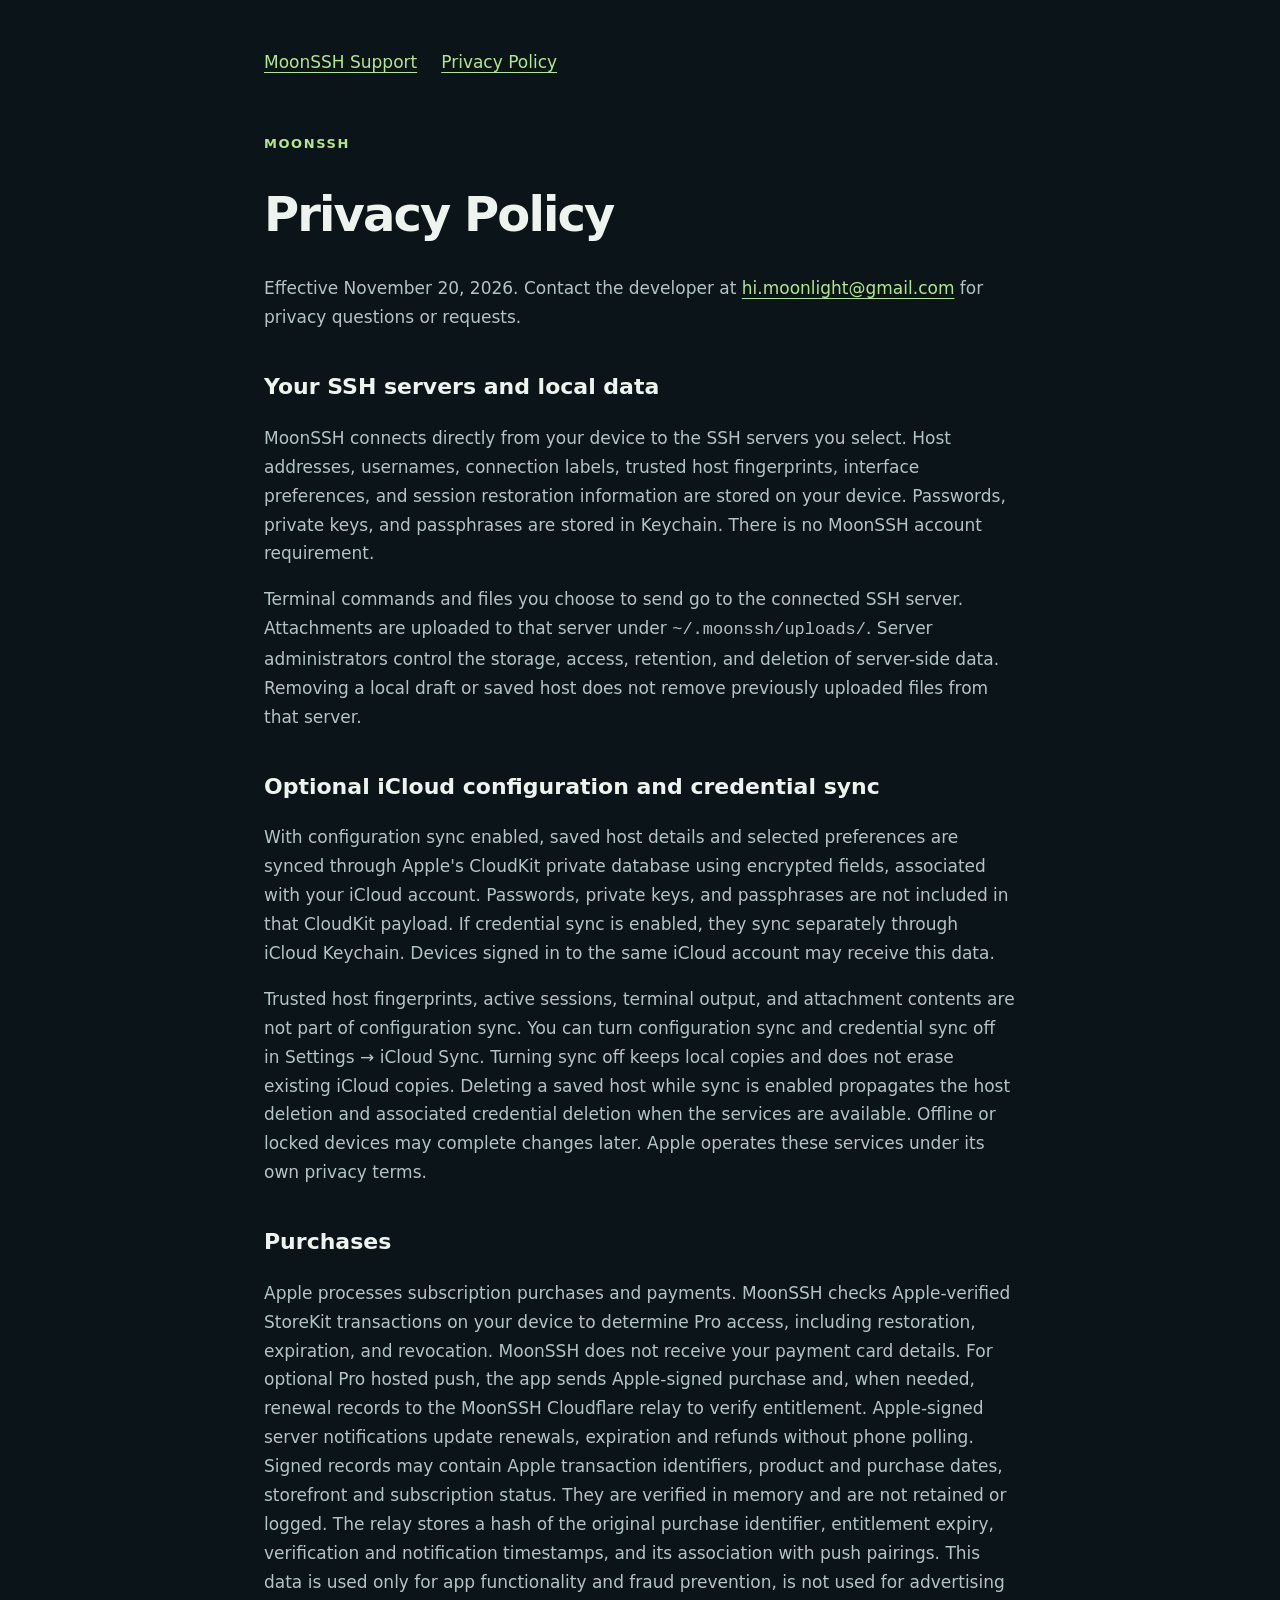
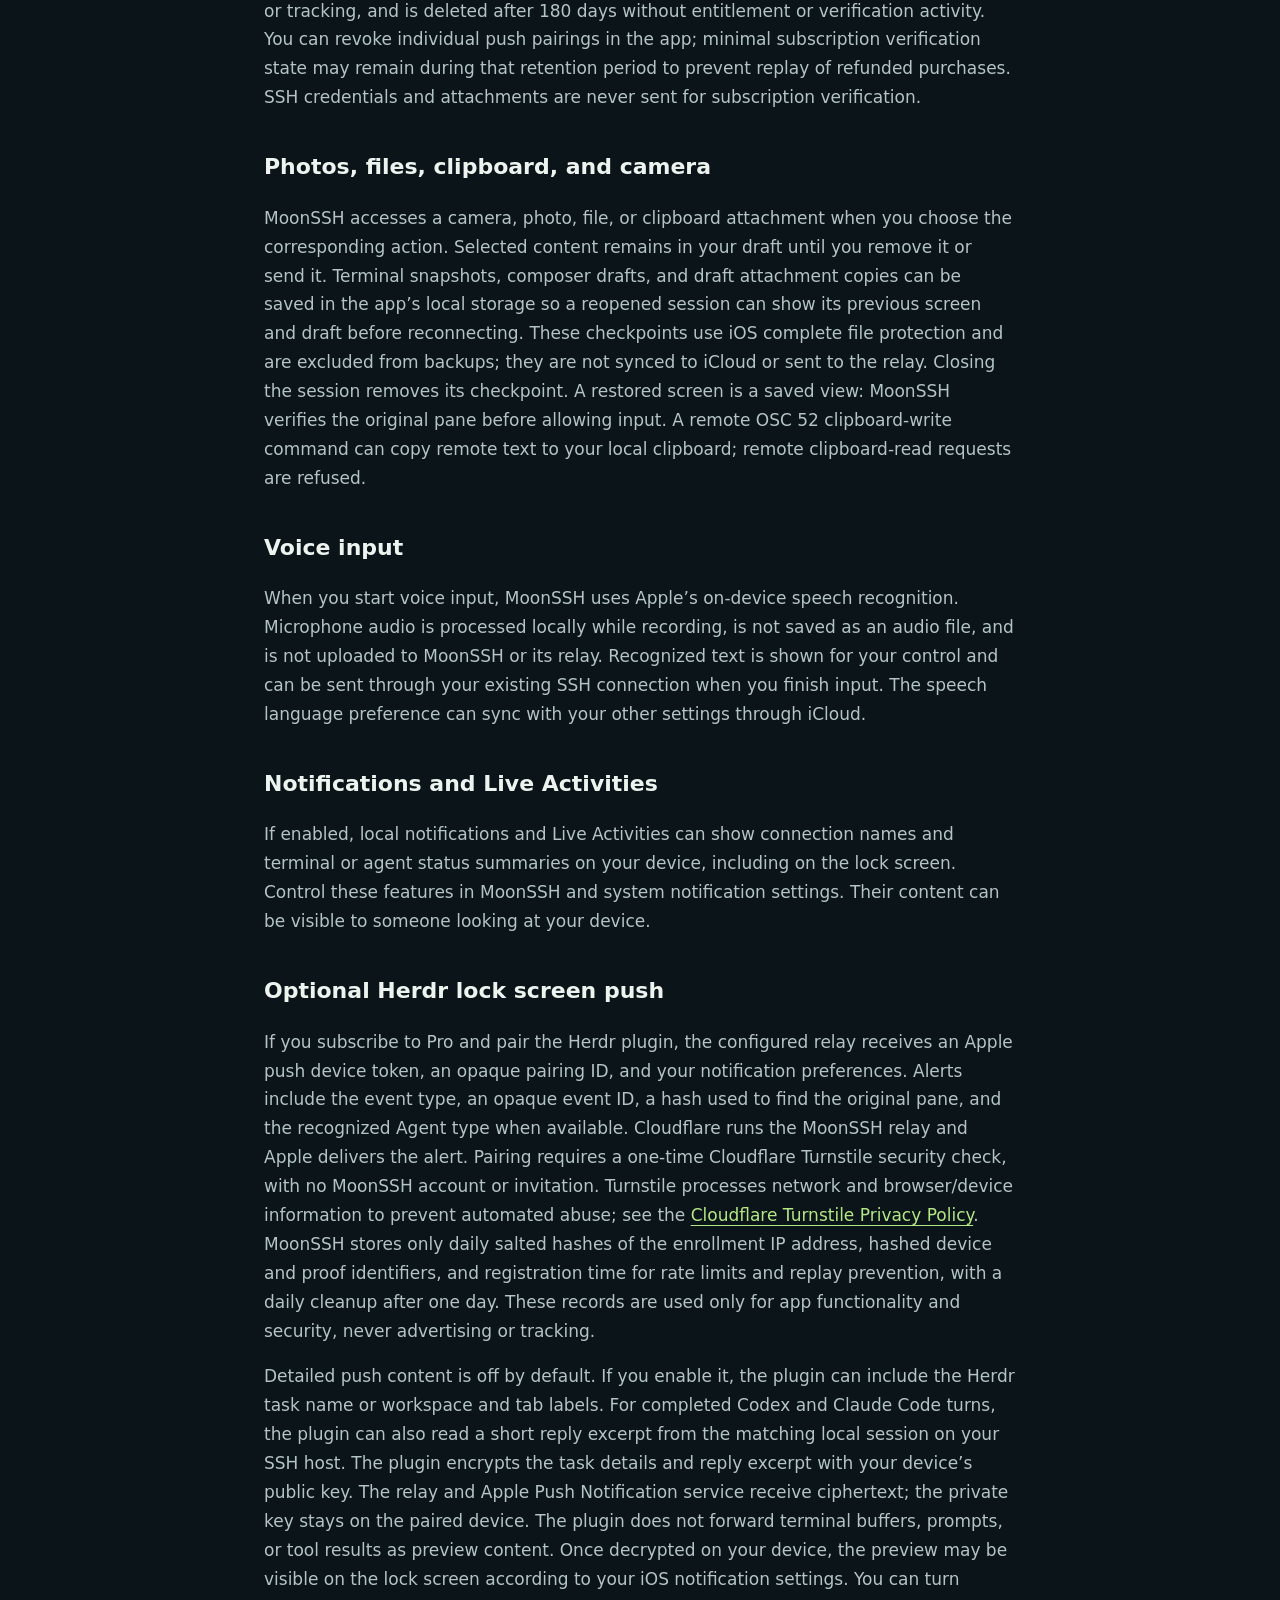
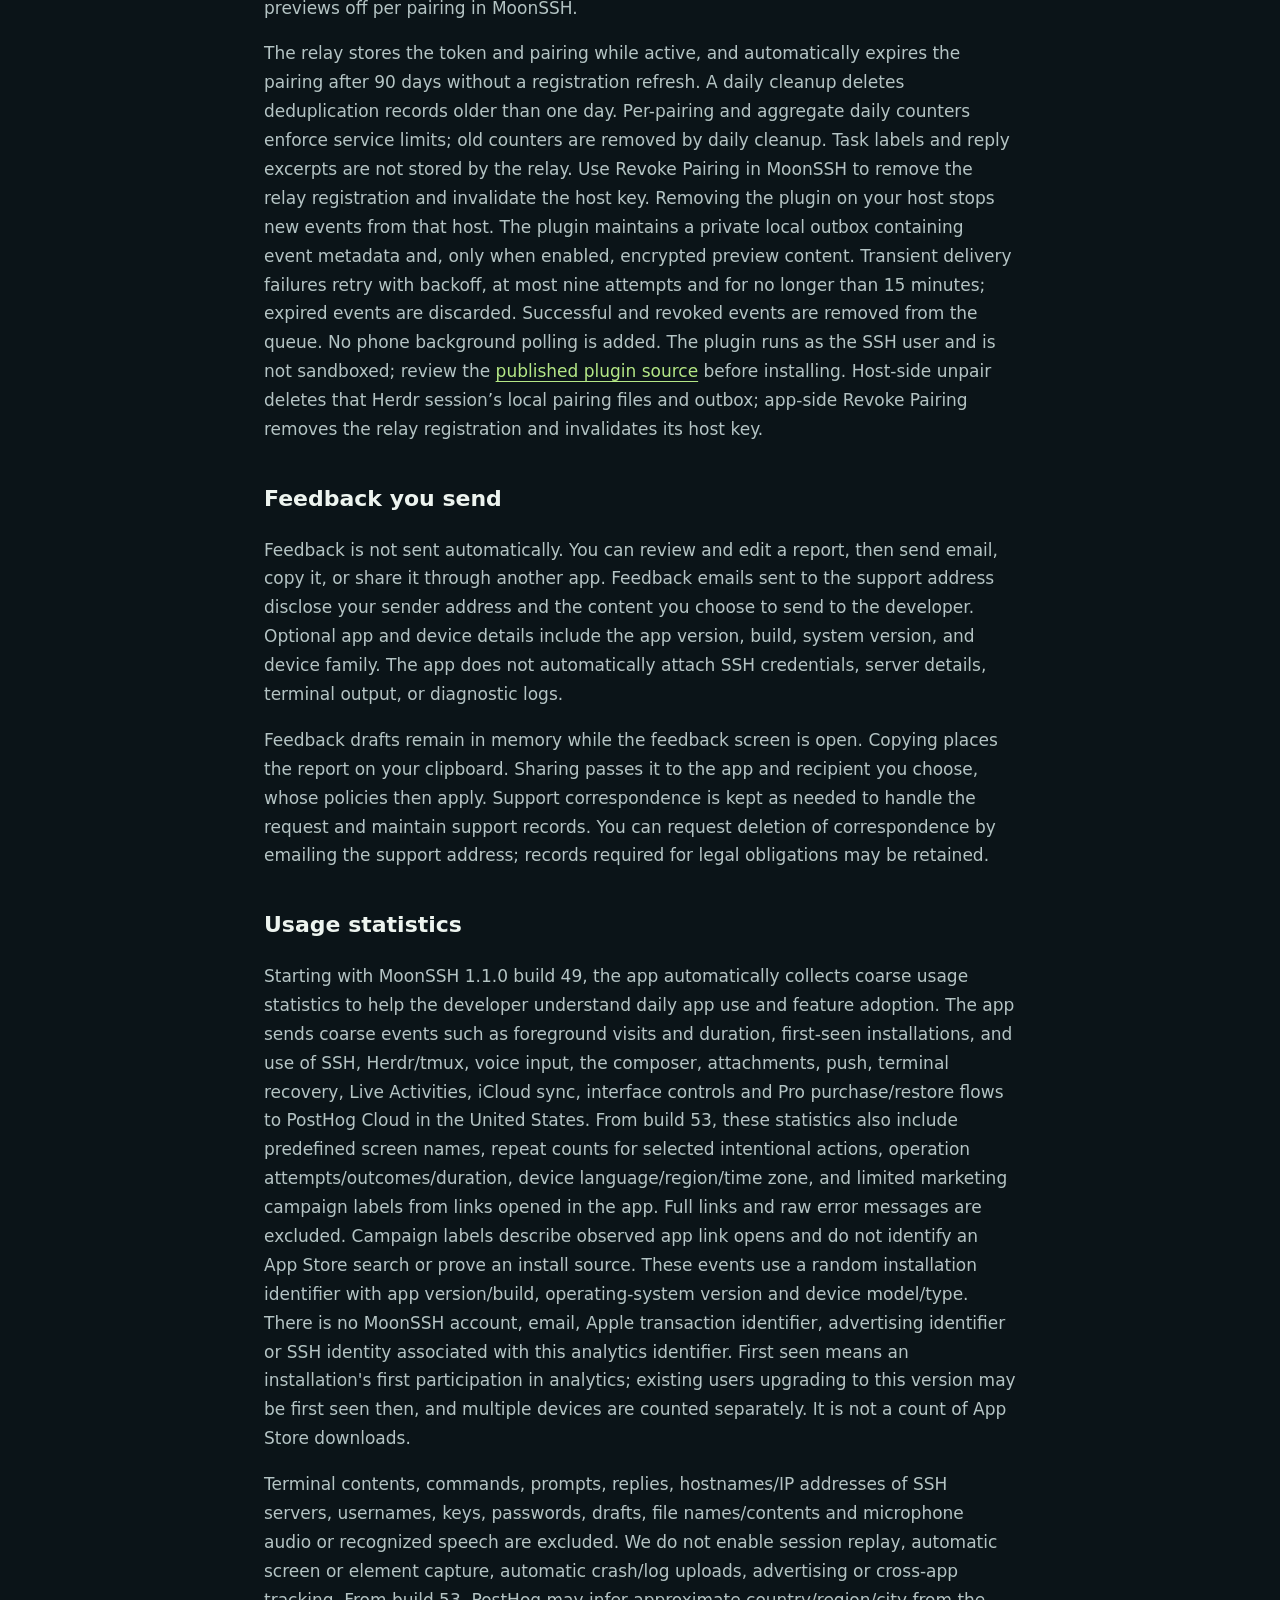
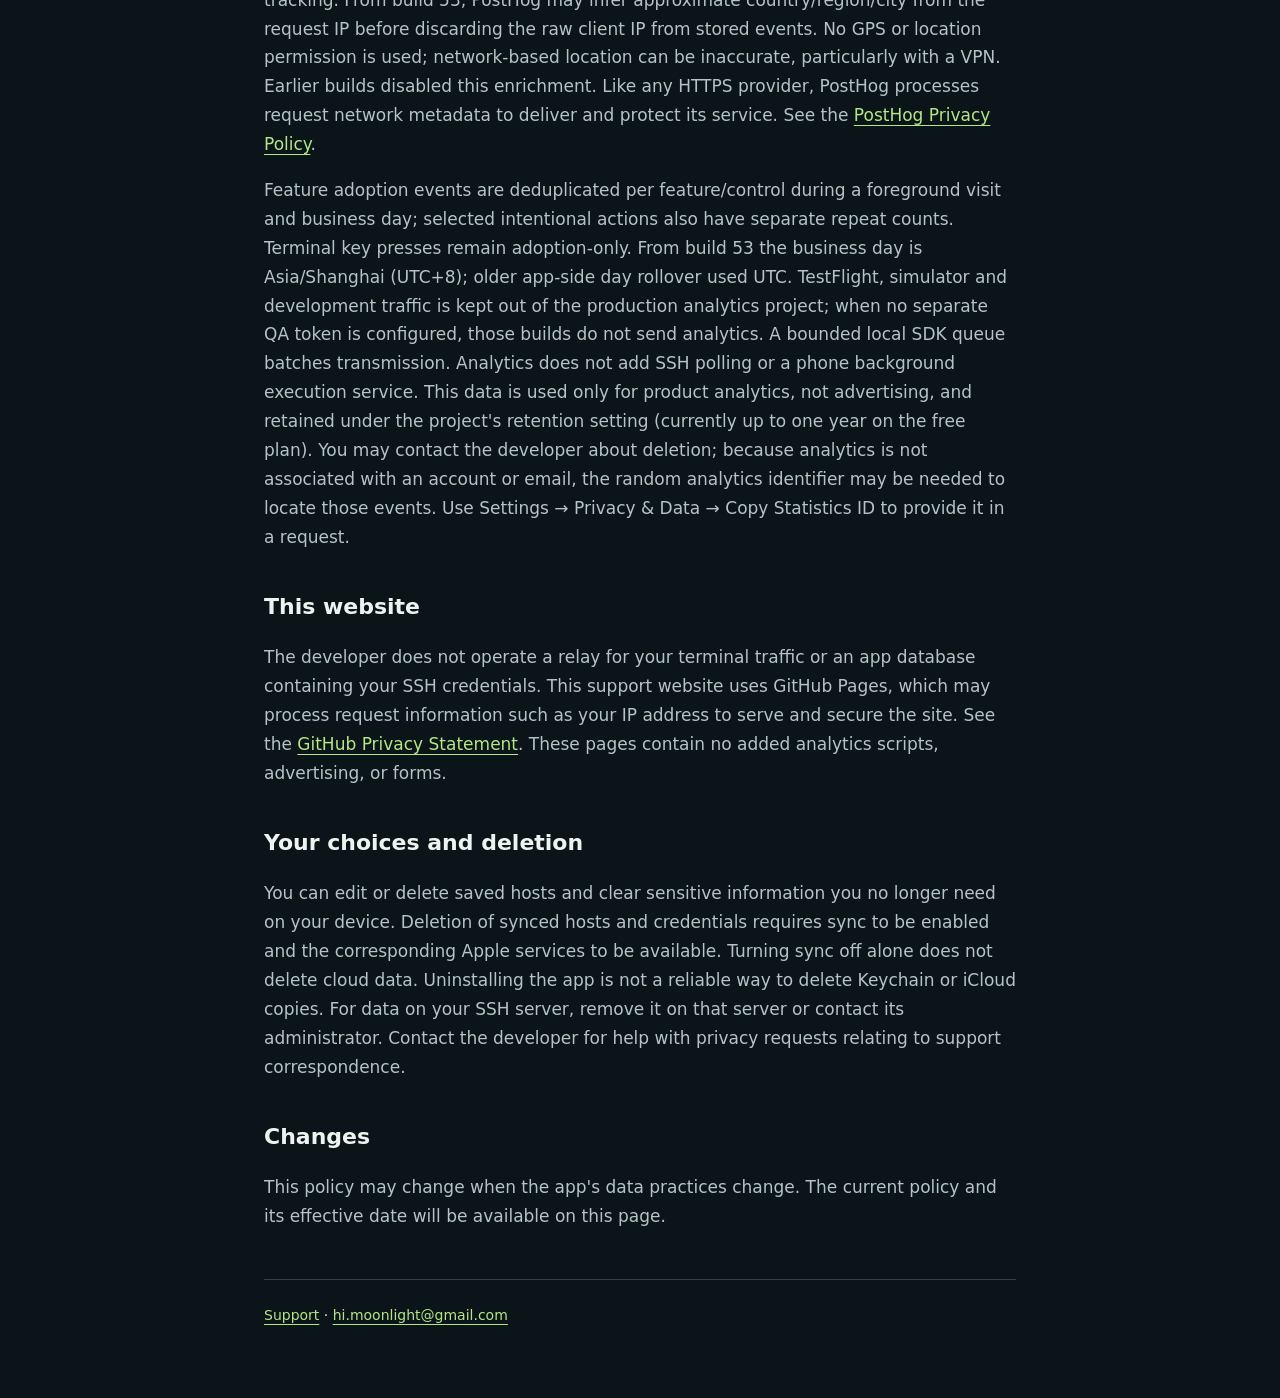
==== commit c2246571: "Describe build 53 analytics and coarse location privacy" ====
--- a/privacy.html
+++ b/privacy.html
@@ -1,7 +1,7 @@
 <!doctype html>
 <html lang="en"><head><meta charset="utf-8"><meta name="viewport" content="width=device-width, initial-scale=1"><meta name="description" content="How MoonSSH handles SSH connections, iCloud sync, purchases, and feedback."><title>MoonSSH Privacy Policy</title><link rel="stylesheet" href="style.css"></head>
 <body><main><nav aria-label="Main"><a href="index.html">MoonSSH Support</a><a href="privacy.html" aria-current="page">Privacy Policy</a></nav>
-<p class="eyebrow">MOONSSH</p><h1>Privacy Policy</h1><p>Effective November 16, 2026. Contact the developer at <a href="mailto:hi.moonlight@gmail.com">hi.moonlight@gmail.com</a> for privacy questions or requests.</p>
+<p class="eyebrow">MOONSSH</p><h1>Privacy Policy</h1><p>Effective November 20, 2026. Contact the developer at <a href="mailto:hi.moonlight@gmail.com">hi.moonlight@gmail.com</a> for privacy questions or requests.</p>
 <h2>Your SSH servers and local data</h2><p>MoonSSH connects directly from your device to the SSH servers you select. Host addresses, usernames, connection labels, trusted host fingerprints, interface preferences, and session restoration information are stored on your device. Passwords, private keys, and passphrases are stored in Keychain. There is no MoonSSH account requirement.</p><p>Terminal commands and files you choose to send go to the connected SSH server. Attachments are uploaded to that server under <code>~/.moonssh/uploads/</code>. Server administrators control the storage, access, retention, and deletion of server-side data. Removing a local draft or saved host does not remove previously uploaded files from that server.</p>
 <h2>Optional iCloud configuration and credential sync</h2><p>With configuration sync enabled, saved host details and selected preferences are synced through Apple's CloudKit private database using encrypted fields, associated with your iCloud account. Passwords, private keys, and passphrases are not included in that CloudKit payload. If credential sync is enabled, they sync separately through iCloud Keychain. Devices signed in to the same iCloud account may receive this data.</p><p>Trusted host fingerprints, active sessions, terminal output, and attachment contents are not part of configuration sync. You can turn configuration sync and credential sync off in Settings → iCloud Sync. Turning sync off keeps local copies and does not erase existing iCloud copies. Deleting a saved host while sync is enabled propagates the host deletion and associated credential deletion when the services are available. Offline or locked devices may complete changes later. Apple operates these services under its own privacy terms.</p>
 <h2>Purchases</h2><p>Apple processes subscription purchases and payments. MoonSSH checks Apple-verified StoreKit transactions on your device to determine Pro access, including restoration, expiration, and revocation. MoonSSH does not receive your payment card details. For optional Pro hosted push, the app sends Apple-signed purchase and, when needed, renewal records to the MoonSSH Cloudflare relay to verify entitlement. Apple-signed server notifications update renewals, expiration and refunds without phone polling. Signed records may contain Apple transaction identifiers, product and purchase dates, storefront and subscription status. They are verified in memory and are not retained or logged. The relay stores a hash of the original purchase identifier, entitlement expiry, verification and notification timestamps, and its association with push pairings. This data is used only for app functionality and fraud prevention, is not used for advertising or tracking, and is deleted after 180 days without entitlement or verification activity. You can revoke individual push pairings in the app; minimal subscription verification state may remain during that retention period to prevent replay of refunded purchases. SSH credentials and attachments are never sent for subscription verification.</p>
@@ -10,7 +10,7 @@
 <h2>Notifications and Live Activities</h2><p>If enabled, local notifications and Live Activities can show connection names and terminal or agent status summaries on your device, including on the lock screen. Control these features in MoonSSH and system notification settings. Their content can be visible to someone looking at your device.</p>
 <h2>Optional Herdr lock screen push</h2><p>If you subscribe to Pro and pair the Herdr plugin, the configured relay receives an Apple push device token, an opaque pairing ID, and your notification preferences. Alerts include the event type, an opaque event ID, a hash used to find the original pane, and the recognized Agent type when available. Cloudflare runs the MoonSSH relay and Apple delivers the alert. Pairing requires a one-time Cloudflare Turnstile security check, with no MoonSSH account or invitation. Turnstile processes network and browser/device information to prevent automated abuse; see the <a href="https://www.cloudflare.com/turnstile-privacy-policy/">Cloudflare Turnstile Privacy Policy</a>. MoonSSH stores only daily salted hashes of the enrollment IP address, hashed device and proof identifiers, and registration time for rate limits and replay prevention, with a daily cleanup after one day. These records are used only for app functionality and security, never advertising or tracking.</p><p>Detailed push content is off by default. If you enable it, the plugin can include the Herdr task name or workspace and tab labels. For completed Codex and Claude Code turns, the plugin can also read a short reply excerpt from the matching local session on your SSH host. The plugin encrypts the task details and reply excerpt with your device’s public key. The relay and Apple Push Notification service receive ciphertext; the private key stays on the paired device. The plugin does not forward terminal buffers, prompts, or tool results as preview content. Once decrypted on your device, the preview may be visible on the lock screen according to your iOS notification settings. You can turn previews off per pairing in MoonSSH.</p><p>The relay stores the token and pairing while active, and automatically expires the pairing after 90 days without a registration refresh. A daily cleanup deletes deduplication records older than one day. Per-pairing and aggregate daily counters enforce service limits; old counters are removed by daily cleanup. Task labels and reply excerpts are not stored by the relay. Use Revoke Pairing in MoonSSH to remove the relay registration and invalidate the host key. Removing the plugin on your host stops new events from that host. The plugin maintains a private local outbox containing event metadata and, only when enabled, encrypted preview content. Transient delivery failures retry with backoff, at most nine attempts and for no longer than 15 minutes; expired events are discarded. Successful and revoked events are removed from the queue. No phone background polling is added. The plugin runs as the SSH user and is not sandboxed; review the <a href="https://moonssh-herdr-push.moonssh.workers.dev/herdr-plugin/">published plugin source</a> before installing. Host-side unpair deletes that Herdr session’s local pairing files and outbox; app-side Revoke Pairing removes the relay registration and invalidates its host key.</p>
 <h2>Feedback you send</h2><p>Feedback is not sent automatically. You can review and edit a report, then send email, copy it, or share it through another app. Feedback emails sent to the support address disclose your sender address and the content you choose to send to the developer. Optional app and device details include the app version, build, system version, and device family. The app does not automatically attach SSH credentials, server details, terminal output, or diagnostic logs.</p><p>Feedback drafts remain in memory while the feedback screen is open. Copying places the report on your clipboard. Sharing passes it to the app and recipient you choose, whose policies then apply. Support correspondence is kept as needed to handle the request and maintain support records. You can request deletion of correspondence by emailing the support address; records required for legal obligations may be retained.</p>
-<h2>Usage statistics</h2><p>Starting with MoonSSH 1.1.0 build 49, the app automatically collects coarse usage statistics to help the developer understand daily app use and feature adoption. The app sends coarse events such as foreground visits and duration, first-seen installations, and use of SSH, Herdr/tmux, voice input, the composer, attachments, push, terminal recovery, Live Activities, iCloud sync, interface controls and Pro purchase/restore flows to PostHog Cloud in the United States. These events use a random installation identifier with app version/build, operating-system version and device model/type. There is no MoonSSH account, email, Apple transaction identifier, advertising identifier or SSH identity associated with this analytics identifier. First seen means an installation's first participation in analytics; existing users upgrading to this version may be first seen then, and multiple devices are counted separately. It is not a count of App Store downloads.</p><p>Terminal contents, commands, prompts, replies, hostnames/IP addresses of SSH servers, usernames, keys, passwords, drafts, file names/contents and microphone audio or recognized speech are excluded. We do not enable session replay, automatic screen or element capture, automatic crash/log uploads, advertising or cross-app tracking. GeoIP enrichment is disabled. Like any HTTPS provider, PostHog processes request network metadata to deliver and protect its service. See the <a href="https://posthog.com/privacy">PostHog Privacy Policy</a>.</p><p>Events are deduplicated per feature/control during a foreground visit, with a new UTC-day action eligible again; counts measure adoption rather than every key press. A bounded local SDK queue batches transmission. Analytics does not add SSH polling or a phone background execution service. This data is used only for product analytics, not advertising, and retained under the project's retention setting (currently up to one year on the free plan). You may contact the developer about deletion; because analytics is not associated with an account or email, the random analytics identifier may be needed to locate those events. Use Settings → Privacy & Data → Copy Statistics ID to provide it in a request.</p>
+<h2>Usage statistics</h2><p>Starting with MoonSSH 1.1.0 build 49, the app automatically collects coarse usage statistics to help the developer understand daily app use and feature adoption. The app sends coarse events such as foreground visits and duration, first-seen installations, and use of SSH, Herdr/tmux, voice input, the composer, attachments, push, terminal recovery, Live Activities, iCloud sync, interface controls and Pro purchase/restore flows to PostHog Cloud in the United States. From build 53, these statistics also include predefined screen names, repeat counts for selected intentional actions, operation attempts/outcomes/duration, device language/region/time zone, and limited marketing campaign labels from links opened in the app. Full links and raw error messages are excluded. Campaign labels describe observed app link opens and do not identify an App Store search or prove an install source. These events use a random installation identifier with app version/build, operating-system version and device model/type. There is no MoonSSH account, email, Apple transaction identifier, advertising identifier or SSH identity associated with this analytics identifier. First seen means an installation's first participation in analytics; existing users upgrading to this version may be first seen then, and multiple devices are counted separately. It is not a count of App Store downloads.</p><p>Terminal contents, commands, prompts, replies, hostnames/IP addresses of SSH servers, usernames, keys, passwords, drafts, file names/contents and microphone audio or recognized speech are excluded. We do not enable session replay, automatic screen or element capture, automatic crash/log uploads, advertising or cross-app tracking. From build 53, PostHog may infer approximate country/region/city from the request IP before discarding the raw client IP from stored events. No GPS or location permission is used; network-based location can be inaccurate, particularly with a VPN. Earlier builds disabled this enrichment. Like any HTTPS provider, PostHog processes request network metadata to deliver and protect its service. See the <a href="https://posthog.com/privacy">PostHog Privacy Policy</a>.</p><p>Feature adoption events are deduplicated per feature/control during a foreground visit and business day; selected intentional actions also have separate repeat counts. Terminal key presses remain adoption-only. From build 53 the business day is Asia/Shanghai (UTC+8); older app-side day rollover used UTC. TestFlight, simulator and development traffic is kept out of the production analytics project; when no separate QA token is configured, those builds do not send analytics. A bounded local SDK queue batches transmission. Analytics does not add SSH polling or a phone background execution service. This data is used only for product analytics, not advertising, and retained under the project's retention setting (currently up to one year on the free plan). You may contact the developer about deletion; because analytics is not associated with an account or email, the random analytics identifier may be needed to locate those events. Use Settings → Privacy & Data → Copy Statistics ID to provide it in a request.</p>
 <h2>This website</h2><p>The developer does not operate a relay for your terminal traffic or an app database containing your SSH credentials. This support website uses GitHub Pages, which may process request information such as your IP address to serve and secure the site. See the <a href="https://docs.github.com/en/site-policy/privacy-policies/github-general-privacy-statement">GitHub Privacy Statement</a>. These pages contain no added analytics scripts, advertising, or forms.</p>
 <h2>Your choices and deletion</h2><p>You can edit or delete saved hosts and clear sensitive information you no longer need on your device. Deletion of synced hosts and credentials requires sync to be enabled and the corresponding Apple services to be available. Turning sync off alone does not delete cloud data. Uninstalling the app is not a reliable way to delete Keychain or iCloud copies. For data on your SSH server, remove it on that server or contact its administrator. Contact the developer for help with privacy requests relating to support correspondence.</p>
 <h2>Changes</h2><p>This policy may change when the app's data practices change. The current policy and its effective date will be available on this page.</p>
